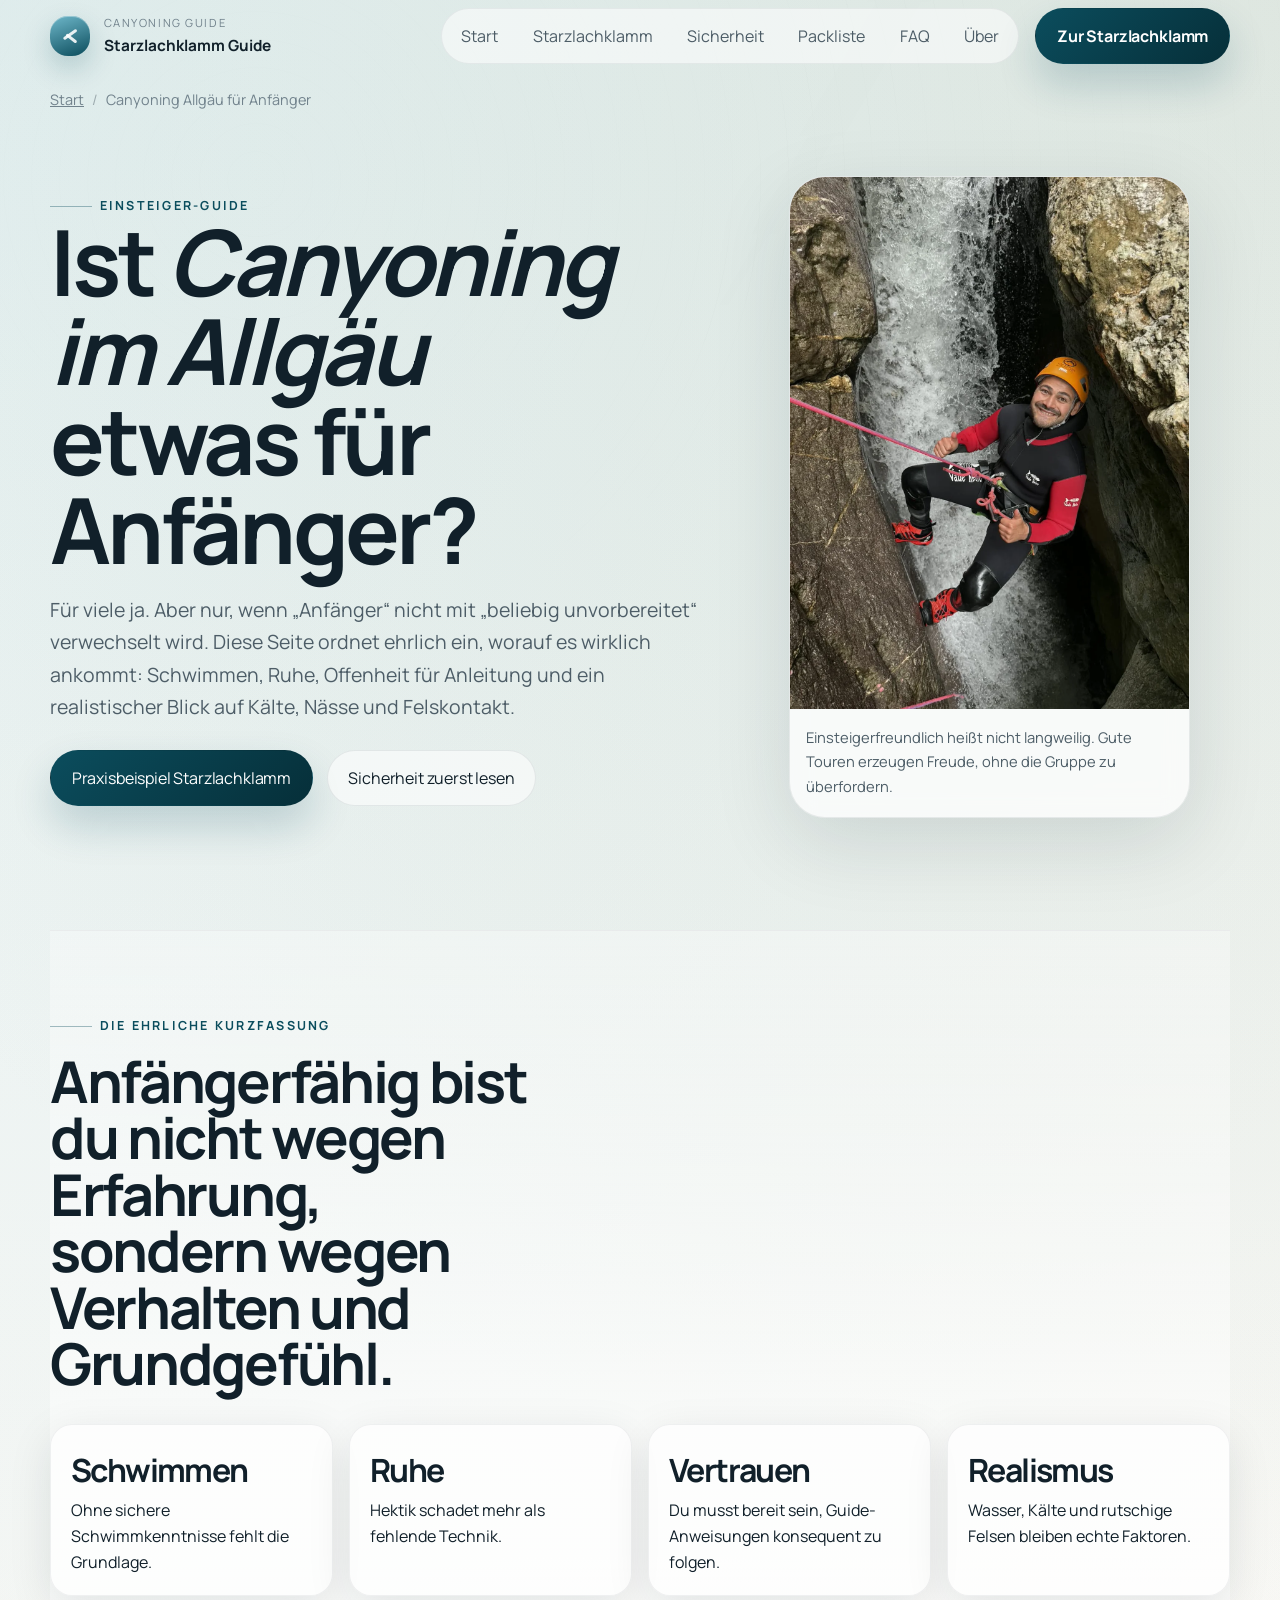
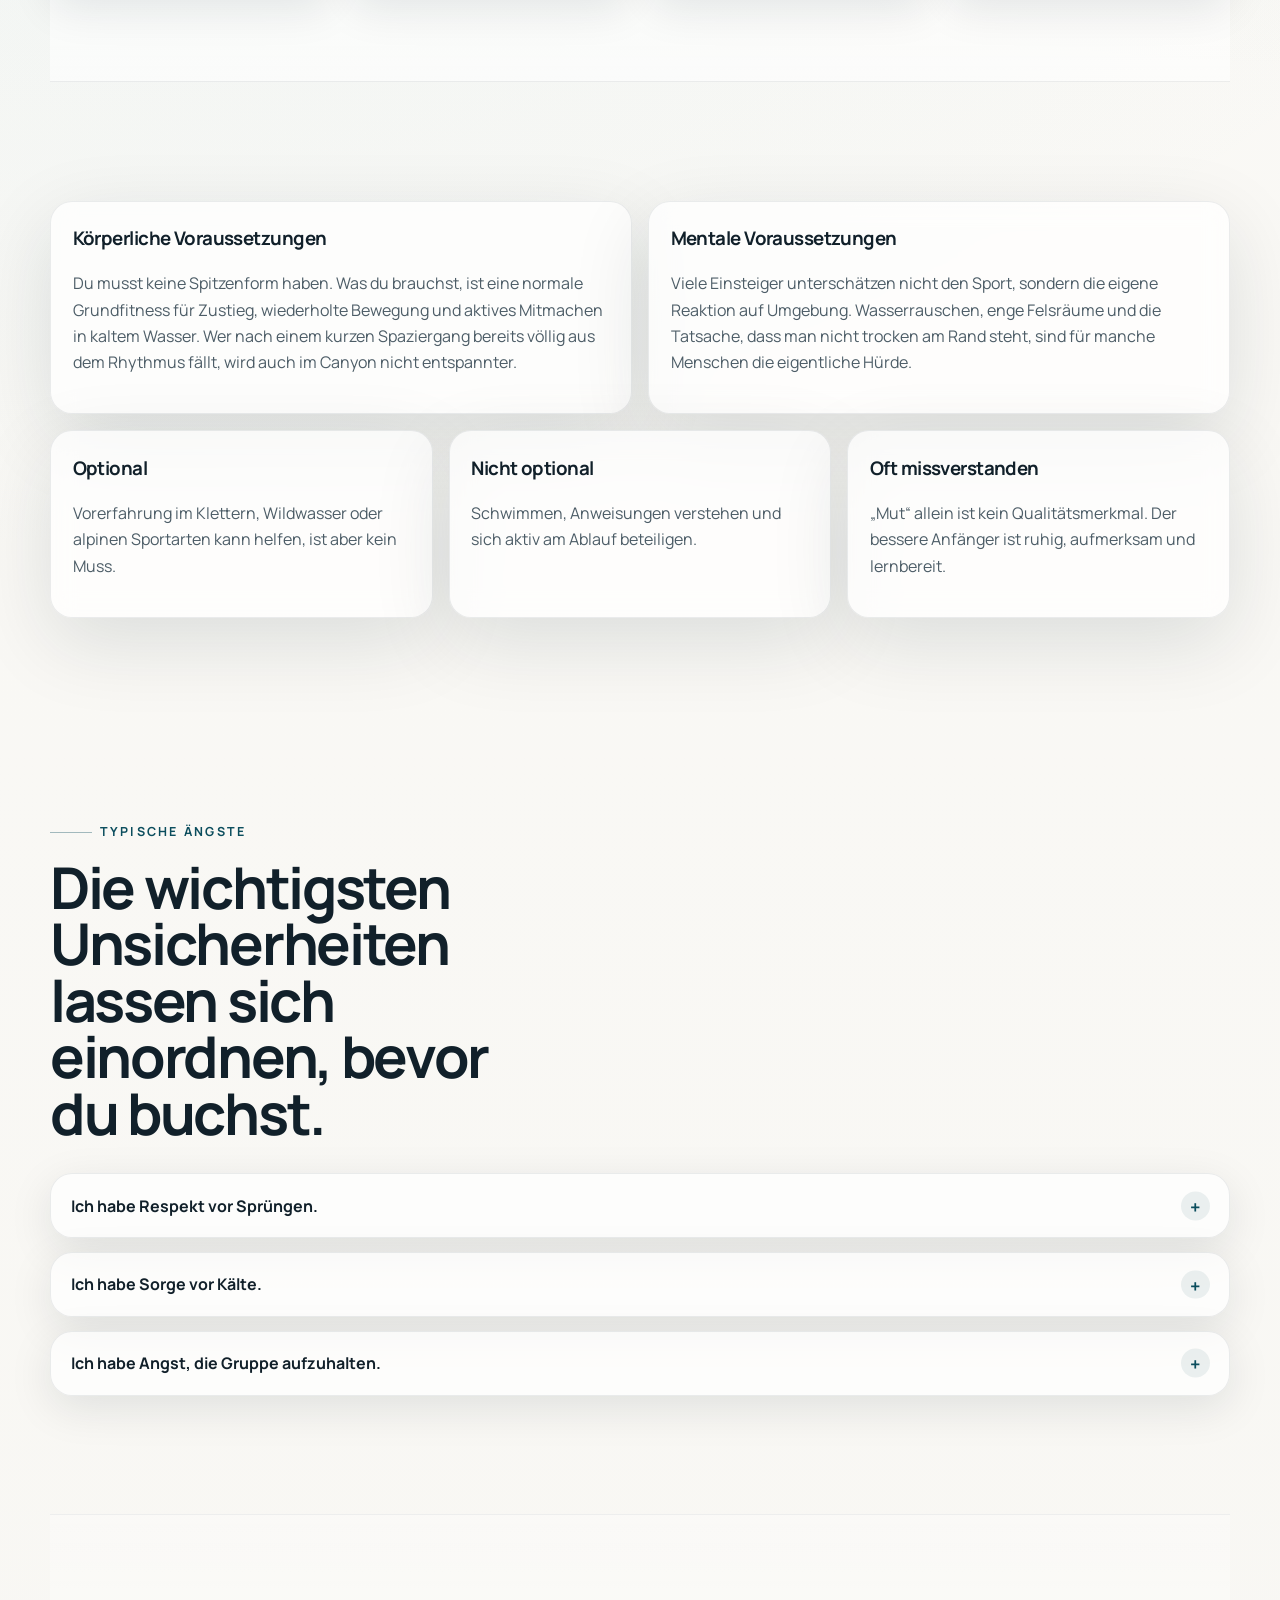
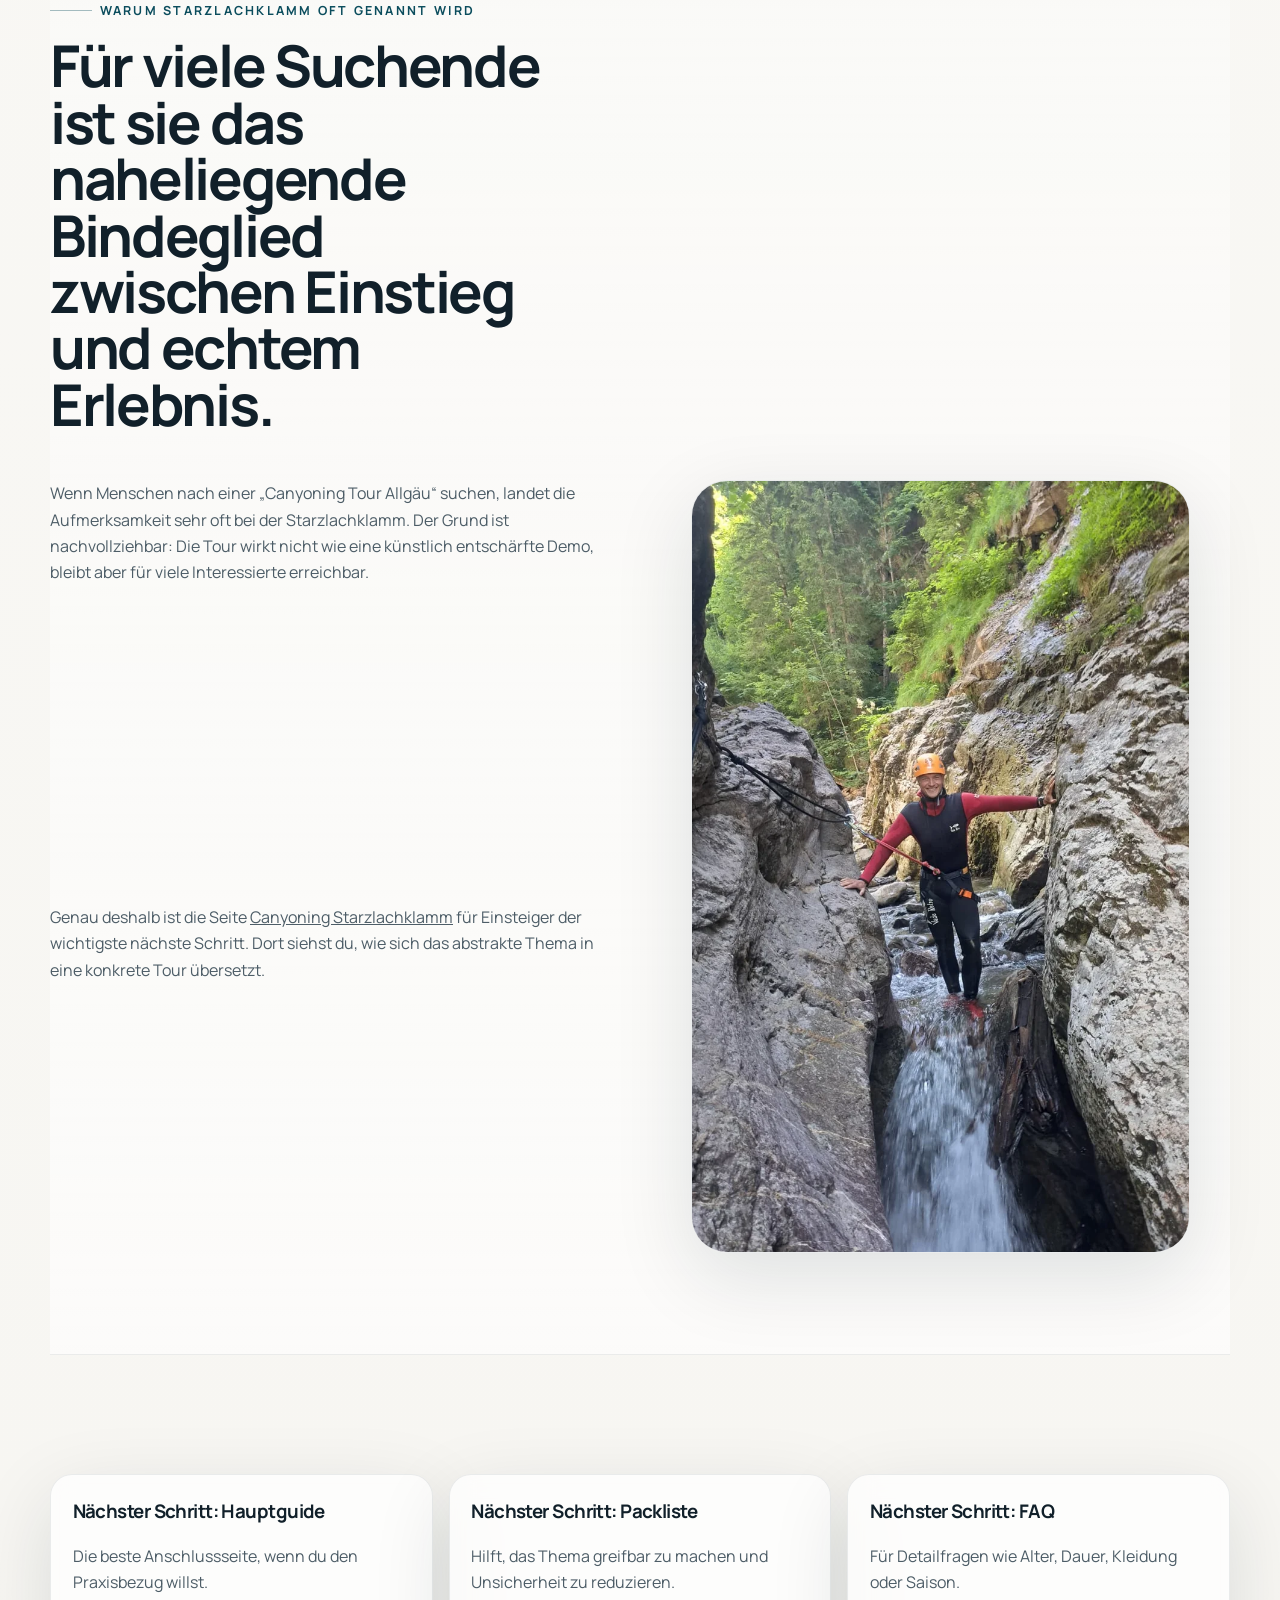
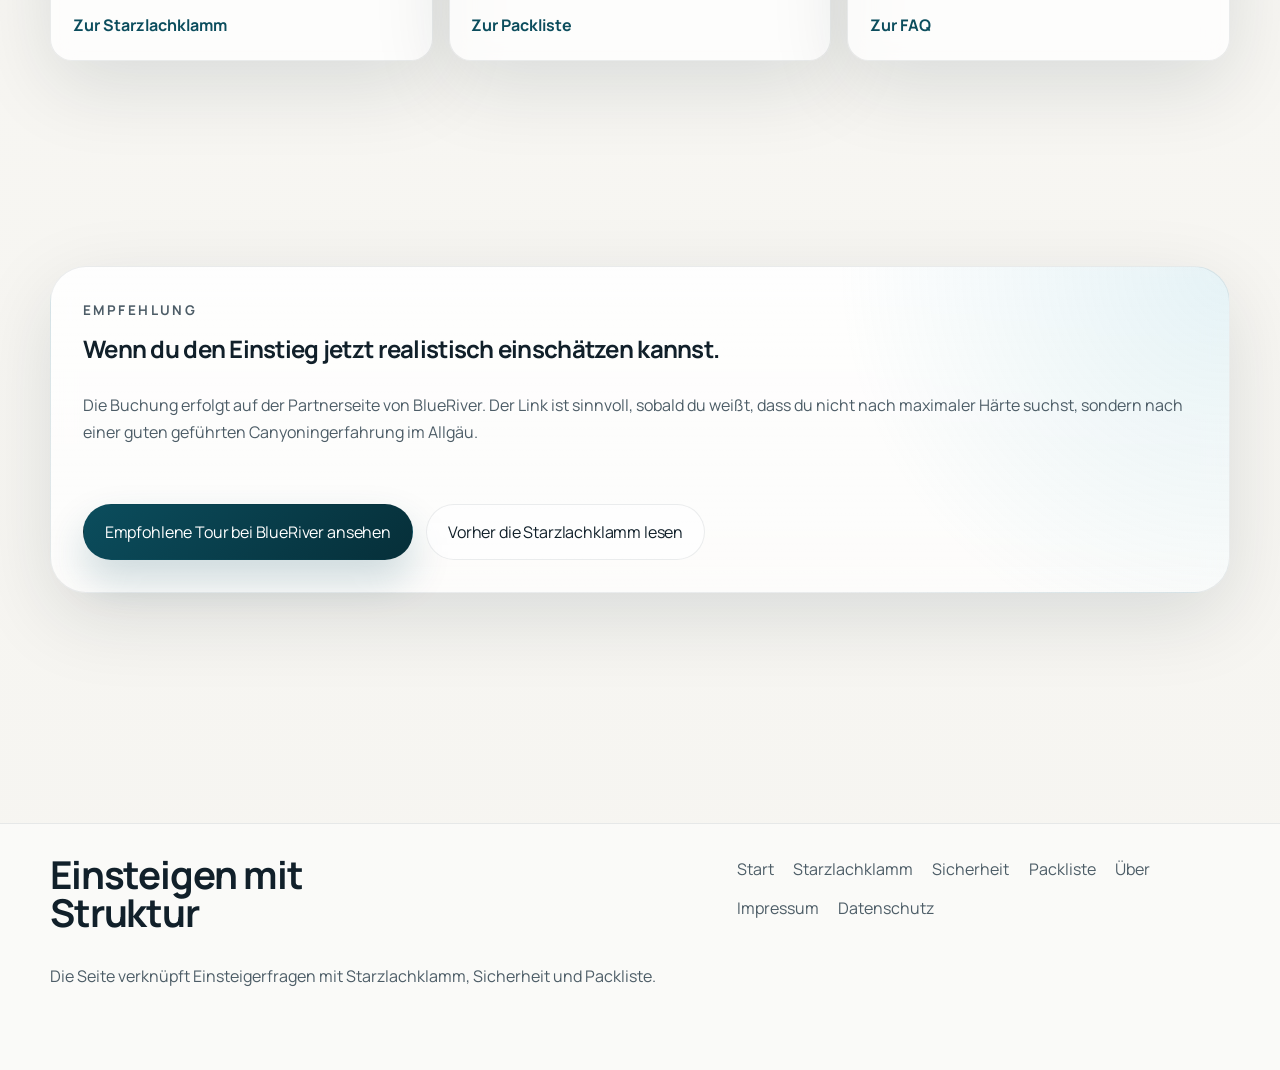
==== canyoning-allgaeu-anfaenger/index.html @ 74b9c117 "first page impressions" ====
<!doctype html>
<html lang="de">
<head>
  <meta charset="utf-8">
  <meta name="viewport" content="width=device-width, initial-scale=1">
  <title>Canyoning Allgäu für Anfänger: realistische Orientierung ohne Werbe-Sprech</title>
  <meta name="description" content="Ist Canyoning im Allgäu für Anfänger geeignet? Diese Seite ordnet Voraussetzungen, Ängste, Erwartungen und den Bezug zur Starzlachklamm realistisch ein.">
  <link rel="canonical" href="https://zinss.github.io/brc-starze/canyoning-allgaeu-anfaenger/">
  <meta property="og:type" content="article">
  <meta property="og:title" content="Canyoning Allgäu für Anfänger">
  <meta property="og:description" content="Einsteiger-Guide zu Canyoning im Allgäu mit realistischer Einordnung von Voraussetzungen, Ängsten und Tourwahl.">
  <meta property="og:url" content="https://zinss.github.io/brc-starze/canyoning-allgaeu-anfaenger/">
  <meta property="og:image" content="https://zinss.github.io/brc-starze/assets/img/optimized/starze_image_04-1280.webp">
  <meta name="twitter:card" content="summary_large_image">
  <link rel="stylesheet" href="../assets/css/site.css">
  <script type="application/ld+json">
    {
      "@context": "https://schema.org",
      "@graph": [
        {
          "@type": "WebPage",
          "name": "Canyoning Allgäu für Anfänger",
          "url": "https://zinss.github.io/brc-starze/canyoning-allgaeu-anfaenger/",
          "description": "Guide für Einsteiger, die Canyoning im Allgäu realistisch einschätzen wollen.",
          "inLanguage": "de"
        },
        {
          "@type": "BreadcrumbList",
          "itemListElement": [
            {
              "@type": "ListItem",
              "position": 1,
              "name": "Start",
              "item": "https://zinss.github.io/brc-starze/"
            },
            {
              "@type": "ListItem",
              "position": 2,
              "name": "Canyoning Allgäu für Anfänger",
              "item": "https://zinss.github.io/brc-starze/canyoning-allgaeu-anfaenger/"
            }
          ]
        }
      ]
    }
  </script>
</head>
<body>
  <a class="skip-link" href="#main-content">Zum Inhalt springen</a>
  <header class="site-header">
    <div class="site-header__inner">
      <a class="brand" href="../" aria-label="Startseite Starzlachklamm Guide">
        <span class="brand__mark" aria-hidden="true"></span>
        <span class="brand__text">
          <span class="brand__eyebrow">Canyoning Guide</span>
          <span class="brand__title">Starzlachklamm Guide</span>
        </span>
      </a>
      <nav class="nav-panel" data-nav-panel aria-label="Hauptnavigation" id="navigation">
        <div class="nav-links">
          <a data-nav-link href="../">Start</a>
          <a data-nav-link href="../canyoning-starzlachklamm/">Starzlachklamm</a>
          <a data-nav-link href="../canyoning-sicherheit/">Sicherheit</a>
          <a data-nav-link href="../canyoning-packliste/">Packliste</a>
          <a data-nav-link href="../starzlachklamm-faq/">FAQ</a>
          <a data-nav-link href="../ueber/">Über</a>
        </div>
        <a class="header-cta" href="../canyoning-starzlachklamm/">Zur Starzlachklamm</a>
      </nav>
      <button class="nav-toggle" type="button" data-nav-toggle aria-expanded="false" aria-controls="navigation">
        <span class="visually-hidden">Menü öffnen</span>
        <span class="nav-toggle__bar" aria-hidden="true"></span>
        <span class="nav-toggle__bar" aria-hidden="true"></span>
        <span class="nav-toggle__bar" aria-hidden="true"></span>
      </button>
    </div>
  </header>

  <nav class="breadcrumbs" aria-label="Breadcrumb">
    <ol>
      <li><a href="../">Start</a></li>
      <li>Canyoning Allgäu für Anfänger</li>
    </ol>
  </nav>

  <main id="main-content" class="main-content">
    <section class="hero hero--split">
      <div class="hero__content" data-reveal>
        <span class="eyebrow">Einsteiger-Guide</span>
        <h1>Ist <em>Canyoning im Allgäu</em> etwas für Anfänger?</h1>
        <p class="hero__lead">Für viele ja. Aber nur, wenn „Anfänger“ nicht mit „beliebig unvorbereitet“ verwechselt wird. Diese Seite ordnet ehrlich ein, worauf es wirklich ankommt: Schwimmen, Ruhe, Offenheit für Anleitung und ein realistischer Blick auf Kälte, Nässe und Felskontakt.</p>
        <div class="hero__actions">
          <a class="button button--primary" href="../canyoning-starzlachklamm/">Praxisbeispiel Starzlachklamm</a>
          <a class="button button--secondary" href="../canyoning-sicherheit/">Sicherheit zuerst lesen</a>
        </div>
      </div>
      <figure class="hero__media figure-card" data-reveal data-tilt>
        <img src="../assets/img/optimized/starze_image_04-1280.webp" alt="Lächelnder Teilnehmer steht beim Canyoning in einer schmalen Wasserpassage" width="1071" height="1428" fetchpriority="high">
        <figcaption>Einsteigerfreundlich heißt nicht langweilig. Gute Touren erzeugen Freude, ohne die Gruppe zu überfordern.</figcaption>
      </figure>
    </section>

    <section class="section section--tint">
      <div class="section__inner">
        <div class="section-head">
          <span class="eyebrow">Die ehrliche Kurzfassung</span>
          <h2 class="section-title">Anfängerfähig bist du nicht wegen Erfahrung, sondern wegen Verhalten und Grundgefühl.</h2>
        </div>
        <div class="fact-grid">
          <article class="fact-card" data-reveal><strong>Schwimmen</strong><span>Ohne sichere Schwimmkenntnisse fehlt die Grundlage.</span></article>
          <article class="fact-card" data-reveal><strong>Ruhe</strong><span>Hektik schadet mehr als fehlende Technik.</span></article>
          <article class="fact-card" data-reveal><strong>Vertrauen</strong><span>Du musst bereit sein, Guide-Anweisungen konsequent zu folgen.</span></article>
          <article class="fact-card" data-reveal><strong>Realismus</strong><span>Wasser, Kälte und rutschige Felsen bleiben echte Faktoren.</span></article>
        </div>
      </div>
    </section>

    <section class="section">
      <div class="section__inner">
        <div class="card-grid">
          <article class="story-card span-6" data-reveal>
            <h3>Körperliche Voraussetzungen</h3>
            <p>Du musst keine Spitzenform haben. Was du brauchst, ist eine normale Grundfitness für Zustieg, wiederholte Bewegung und aktives Mitmachen in kaltem Wasser. Wer nach einem kurzen Spaziergang bereits völlig aus dem Rhythmus fällt, wird auch im Canyon nicht entspannter.</p>
          </article>
          <article class="story-card span-6" data-reveal>
            <h3>Mentale Voraussetzungen</h3>
            <p>Viele Einsteiger unterschätzen nicht den Sport, sondern die eigene Reaktion auf Umgebung. Wasserrauschen, enge Felsräume und die Tatsache, dass man nicht trocken am Rand steht, sind für manche Menschen die eigentliche Hürde.</p>
          </article>
          <article class="story-card span-4" data-reveal data-tilt><h3>Optional</h3><p>Vorerfahrung im Klettern, Wildwasser oder alpinen Sportarten kann helfen, ist aber kein Muss.</p></article>
          <article class="story-card span-4" data-reveal data-tilt><h3>Nicht optional</h3><p>Schwimmen, Anweisungen verstehen und sich aktiv am Ablauf beteiligen.</p></article>
          <article class="story-card span-4" data-reveal data-tilt><h3>Oft missverstanden</h3><p>„Mut“ allein ist kein Qualitätsmerkmal. Der bessere Anfänger ist ruhig, aufmerksam und lernbereit.</p></article>
        </div>
      </div>
    </section>

    <section class="section">
      <div class="section__inner">
        <div class="section-head">
          <span class="eyebrow">Typische Ängste</span>
          <h2 class="section-title">Die wichtigsten Unsicherheiten lassen sich einordnen, bevor du buchst.</h2>
        </div>
        <div class="faq-list" data-accordion-scope>
          <details data-accordion><summary data-accordion-trigger>Ich habe Respekt vor Sprüngen.</summary><div class="faq-answer" data-accordion-panel><p>Das ist normal. Viele Einsteiger hängen sich gedanklich an Sprünge, obwohl diese nicht der Kern jeder Tour sind. Wichtiger ist, wie der Anbieter mit Alternativen umgeht.</p></div></details>
          <details data-accordion><summary data-accordion-trigger>Ich habe Sorge vor Kälte.</summary><div class="faq-answer" data-accordion-panel><p>Kälte ist real und sollte nicht romantisiert werden. Gute Neoprenausrüstung hilft, ersetzt aber kein ehrliches Erwartungsmanagement.</p></div></details>
          <details data-accordion><summary data-accordion-trigger>Ich habe Angst, die Gruppe aufzuhalten.</summary><div class="faq-answer" data-accordion-panel><p>Eine vernünftig geführte Einsteigergruppe ist darauf ausgelegt, unterschiedlich schnelle Menschen mitzunehmen. Problematisch wird es eher, wenn jemand gar nicht kommuniziert.</p></div></details>
        </div>
      </div>
    </section>

    <section class="section section--tint">
      <div class="section__inner">
        <div class="section-head">
          <span class="eyebrow">Warum Starzlachklamm oft genannt wird</span>
          <h2 class="section-title">Für viele Suchende ist sie das naheliegende Bindeglied zwischen Einstieg und echtem Erlebnis.</h2>
        </div>
        <div class="split-layout split-layout--balanced">
          <div class="article-prose" data-reveal>
            <p>Wenn Menschen nach einer „Canyoning Tour Allgäu“ suchen, landet die Aufmerksamkeit sehr oft bei der Starzlachklamm. Der Grund ist nachvollziehbar: Die Tour wirkt nicht wie eine künstlich entschärfte Demo, bleibt aber für viele Interessierte erreichbar.</p>
            <p>Genau deshalb ist die Seite <a href="../canyoning-starzlachklamm/">Canyoning Starzlachklamm</a> für Einsteiger der wichtigste nächste Schritt. Dort siehst du, wie sich das abstrakte Thema in eine konkrete Tour übersetzt.</p>
          </div>
          <figure class="figure-card" data-reveal>
            <img src="../assets/img/optimized/starze_image_10-960.webp" alt="Teilnehmer seilt sich beim Canyoning an einem Wasserfall ab" width="1200" height="1600" loading="lazy">
            <figcaption>Auch wenn Abseilen spektakulär aussieht, entscheidet die Anleitung darüber, ob eine Passage für Einsteiger kontrollierbar wirkt.</figcaption>
          </figure>
        </div>
      </div>
    </section>

    <section class="section">
      <div class="section__inner">
        <div class="card-grid">
          <article class="info-card span-4"><h3>Nächster Schritt: Hauptguide</h3><p>Die beste Anschlussseite, wenn du den Praxisbezug willst.</p><a href="../canyoning-starzlachklamm/">Zur Starzlachklamm</a></article>
          <article class="info-card span-4"><h3>Nächster Schritt: Packliste</h3><p>Hilft, das Thema greifbar zu machen und Unsicherheit zu reduzieren.</p><a href="../canyoning-packliste/">Zur Packliste</a></article>
          <article class="info-card span-4"><h3>Nächster Schritt: FAQ</h3><p>Für Detailfragen wie Alter, Dauer, Kleidung oder Saison.</p><a href="../starzlachklamm-faq/">Zur FAQ</a></article>
        </div>
      </div>
    </section>

    <section class="section">
      <div class="section__inner">
        <div class="recommendation" data-end-cta data-reveal>
          <p class="recommendation__eyebrow">Empfehlung</p>
          <h2>Wenn du den Einstieg jetzt realistisch einschätzen kannst.</h2>
          <p>Die Buchung erfolgt auf der Partnerseite von BlueRiver. Der Link ist sinnvoll, sobald du weißt, dass du nicht nach maximaler Härte suchst, sondern nach einer guten geführten Canyoningerfahrung im Allgäu.</p>
          <div class="button-row">
            <a class="button button--primary" href="https://www.blueriver-canyoning.de/canyoning-allgaeu" target="_blank" rel="nofollow sponsored noopener">Empfohlene Tour bei BlueRiver ansehen</a>
            <a class="button button--secondary" href="../canyoning-starzlachklamm/">Vorher die Starzlachklamm lesen</a>
          </div>
        </div>
      </div>
    </section>
  </main>

  <footer class="site-footer">
    <div class="site-footer__inner">
      <div class="site-footer__grid">
        <div class="article-prose"><h2 class="section-title">Einsteigen mit Struktur</h2><p>Die Seite verknüpft Einsteigerfragen mit Starzlachklamm, Sicherheit und Packliste.</p></div>
        <div class="article-prose"><div class="site-footer__links"><a href="../">Start</a><a href="../canyoning-starzlachklamm/">Starzlachklamm</a><a href="../canyoning-sicherheit/">Sicherheit</a><a href="../canyoning-packliste/">Packliste</a><a href="../ueber/">Über</a><a href="../impressum/">Impressum</a><a href="../datenschutz/">Datenschutz</a></div></div>
      </div>
    </div>
  </footer>

  <a class="overlay-cta" data-overlay-cta href="https://www.blueriver-canyoning.de/canyoning-allgaeu" target="_blank" rel="nofollow sponsored noopener" aria-label="Empfohlene Tour bei BlueRiver ansehen">
    <span class="overlay-cta__label"><strong>Empfohlene Tour bei BlueRiver ansehen</strong><small>Buchung auf der Partnerseite</small></span>
  </a>

  <script>
    window.PAGE_CONFIG = {
      pageType: "guide",
      slug: "canyoning-allgaeu-anfaenger",
      title: "Canyoning Allgäu für Anfänger: realistische Orientierung ohne Werbe-Sprech",
      showStickyCta: true,
      showRecommendationBlock: true,
      breadcrumb: [
        { name: "Start", url: "https://zinss.github.io/brc-starze/" },
        { name: "Canyoning Allgäu für Anfänger", url: "https://zinss.github.io/brc-starze/canyoning-allgaeu-anfaenger/" }
      ]
    };
  </script>
  <script src="../assets/js/site.js" defer></script>
</body>
</html>
---- assets/css/site.css ----
:root {
  --bg: #f6f5f1;
  --bg-strong: #ffffff;
  --bg-tint: rgba(255, 255, 255, 0.76);
  --surface: rgba(255, 255, 255, 0.72);
  --surface-strong: rgba(255, 255, 255, 0.92);
  --surface-border: rgba(11, 29, 39, 0.08);
  --ink: #11202a;
  --ink-soft: #4d5d67;
  --ink-muted: #71828c;
  --petrol: #0b4d5d;
  --petrol-deep: #062f39;
  --glacier: #74bfd2;
  --moss: #7c9571;
  --sand: #d7c7ae;
  --shadow-soft: 0 24px 80px rgba(10, 32, 44, 0.12);
  --shadow-card: 0 12px 44px rgba(10, 32, 44, 0.1);
  --radius-sm: 14px;
  --radius-md: 22px;
  --radius-lg: 36px;
  --content-width: min(1180px, calc(100vw - 2rem));
  --section-gap: clamp(4rem, 8vw, 7rem);
  --header-height: 4.5rem;
  --transition: 220ms ease;
}

@font-face {
  font-family: "Manrope";
  src: url("../fonts/Manrope-Variable.ttf") format("truetype");
  font-display: swap;
  font-weight: 200 800;
}

@font-face {
  font-family: "Instrument Serif";
  src: url("../fonts/InstrumentSerif-Regular.ttf") format("truetype");
  font-display: swap;
  font-weight: 400;
  font-style: normal;
}

@font-face {
  font-family: "Instrument Serif";
  src: url("../fonts/InstrumentSerif-Italic.ttf") format("truetype");
  font-display: swap;
  font-weight: 400;
  font-style: italic;
}

*,
*::before,
*::after {
  box-sizing: border-box;
}

html {
  scroll-behavior: smooth;
}

body {
  margin: 0;
  font-family: "Manrope", "Segoe UI", sans-serif;
  color: var(--ink);
  background:
    radial-gradient(circle at top left, rgba(116, 191, 210, 0.18), transparent 36%),
    radial-gradient(circle at top right, rgba(124, 149, 113, 0.16), transparent 28%),
    linear-gradient(180deg, #fbfaf7, var(--bg));
  min-height: 100vh;
  line-height: 1.65;
}

body::before {
  content: "";
  position: fixed;
  inset: 0;
  pointer-events: none;
  opacity: 0.22;
  background-image:
    linear-gradient(120deg, transparent 0, transparent 46%, rgba(9, 35, 45, 0.03) 50%, transparent 54%, transparent 100%),
    repeating-radial-gradient(circle at 20% 20%, rgba(9, 35, 45, 0.035) 0 1px, transparent 1px 28px);
  mask-image: linear-gradient(180deg, rgba(0, 0, 0, 0.9), transparent 90%);
}

img,
video {
  display: block;
  max-width: 100%;
}

a {
  color: inherit;
}

a:hover {
  color: var(--petrol);
}

button,
a.button,
.button {
  font: inherit;
}

.skip-link {
  position: absolute;
  left: 1rem;
  top: -4rem;
  background: var(--petrol-deep);
  color: #fff;
  padding: 0.75rem 1rem;
  border-radius: 999px;
  z-index: 120;
  text-decoration: none;
}

.skip-link:focus {
  top: 1rem;
}

.site-header {
  position: sticky;
  top: 0;
  z-index: 90;
  backdrop-filter: blur(0);
  transition: background-color var(--transition), backdrop-filter var(--transition), box-shadow var(--transition);
}

.site-header.is-scrolled {
  background: rgba(246, 245, 241, 0.72);
  backdrop-filter: blur(18px);
  box-shadow: 0 1px 0 rgba(11, 29, 39, 0.08);
}

.site-header__inner,
.site-footer__inner,
.main-nav,
.main-content,
.section__inner,
.hero,
.breadcrumbs {
  width: var(--content-width);
  margin-inline: auto;
}

.site-header__inner {
  min-height: var(--header-height);
  display: flex;
  align-items: center;
  justify-content: space-between;
  gap: 1rem;
}

.brand {
  display: inline-flex;
  align-items: center;
  gap: 0.85rem;
  text-decoration: none;
}

.brand__mark {
  width: 2.5rem;
  height: 2.5rem;
  border-radius: 18px;
  background:
    linear-gradient(160deg, rgba(116, 191, 210, 0.95), rgba(11, 77, 93, 0.95)),
    #0d3841;
  box-shadow: inset 0 1px 0 rgba(255, 255, 255, 0.35), 0 12px 28px rgba(11, 77, 93, 0.22);
  position: relative;
}

.brand__mark::before,
.brand__mark::after {
  content: "";
  position: absolute;
  background: rgba(255, 255, 255, 0.88);
  border-radius: 999px;
}

.brand__mark::before {
  width: 1rem;
  height: 0.16rem;
  left: 0.75rem;
  top: 1.06rem;
  transform: rotate(-35deg);
}

.brand__mark::after {
  width: 0.82rem;
  height: 0.16rem;
  left: 0.95rem;
  top: 1.34rem;
  transform: rotate(38deg);
}

.brand__text {
  display: grid;
  gap: 0.05rem;
}

.brand__eyebrow {
  font-size: 0.7rem;
  letter-spacing: 0.14em;
  text-transform: uppercase;
  color: var(--ink-muted);
}

.brand__title {
  font-size: 0.96rem;
  font-weight: 700;
}

.nav-panel {
  display: flex;
  align-items: center;
  gap: 1rem;
}

.nav-links {
  display: flex;
  align-items: center;
  gap: 0.25rem;
  padding: 0.25rem;
  border-radius: 999px;
  background: rgba(255, 255, 255, 0.54);
  border: 1px solid rgba(11, 29, 39, 0.06);
}

.nav-links a {
  display: inline-flex;
  align-items: center;
  min-height: 2.5rem;
  padding: 0.6rem 0.95rem;
  text-decoration: none;
  border-radius: 999px;
  color: var(--ink-soft);
  transition: background-color var(--transition), color var(--transition);
}

.nav-links a.is-active,
.nav-links a:hover {
  background: rgba(11, 77, 93, 0.1);
  color: var(--ink);
}

.header-cta,
.button {
  display: inline-flex;
  align-items: center;
  justify-content: center;
  gap: 0.6rem;
  min-height: 3rem;
  padding: 0.85rem 1.3rem;
  border-radius: 999px;
  border: 1px solid transparent;
  text-decoration: none;
  font-weight: 700;
  letter-spacing: -0.01em;
  transition: transform var(--transition), background-color var(--transition), color var(--transition), border-color var(--transition), box-shadow var(--transition);
}

.button:hover,
.header-cta:hover {
  transform: translateY(-1px);
}

.button--primary,
.header-cta {
  background: linear-gradient(135deg, var(--petrol), var(--petrol-deep));
  color: #fff;
  box-shadow: 0 20px 40px rgba(11, 77, 93, 0.2);
}

.button--secondary {
  background: rgba(255, 255, 255, 0.56);
  color: var(--ink);
  border-color: rgba(11, 29, 39, 0.08);
}

.nav-toggle {
  display: none;
  width: 3rem;
  height: 3rem;
  border: 0;
  background: rgba(255, 255, 255, 0.56);
  border-radius: 1rem;
  box-shadow: var(--shadow-card);
  color: var(--ink);
}

.nav-toggle__bar {
  display: block;
  width: 1.2rem;
  height: 0.12rem;
  background: currentColor;
  margin: 0.22rem auto;
  border-radius: 999px;
  transition: transform var(--transition), opacity var(--transition);
}

.nav-panel.is-open + .nav-toggle .nav-toggle__bar:nth-child(1) {
  transform: translateY(0.34rem) rotate(45deg);
}

.nav-panel.is-open + .nav-toggle .nav-toggle__bar:nth-child(2) {
  opacity: 0;
}

.nav-panel.is-open + .nav-toggle .nav-toggle__bar:nth-child(3) {
  transform: translateY(-0.34rem) rotate(-45deg);
}

.main-content {
  padding-bottom: 8rem;
}

.breadcrumbs {
  display: flex;
  align-items: center;
  gap: 0.5rem;
  padding-top: 1rem;
  font-size: 0.9rem;
  color: var(--ink-muted);
}

.breadcrumbs ol {
  display: flex;
  flex-wrap: wrap;
  gap: 0.5rem;
  list-style: none;
  padding: 0;
  margin: 0;
}

.breadcrumbs li:not(:last-child)::after {
  content: "/";
  margin-left: 0.5rem;
  color: rgba(17, 32, 42, 0.32);
}

.hero {
  display: grid;
  gap: 2rem;
  padding-block: clamp(2rem, 4vw, 3rem) clamp(3rem, 7vw, 5rem);
}

.hero--split {
  grid-template-columns: 1.15fr 0.85fr;
  align-items: center;
}

.hero--single {
  padding-top: clamp(3rem, 6vw, 5rem);
}

.hero__content {
  max-width: 42rem;
}

.eyebrow {
  display: inline-flex;
  align-items: center;
  gap: 0.5rem;
  font-size: 0.78rem;
  text-transform: uppercase;
  letter-spacing: 0.18em;
  color: var(--petrol);
  font-weight: 700;
}

.eyebrow::before {
  content: "";
  width: 2.6rem;
  height: 1px;
  background: currentColor;
  opacity: 0.36;
}

.hero h1,
.section-title,
.recommendation h2,
.feature-callout__title,
.faq-group h2,
.legal-card h1 {
  margin: 0;
  letter-spacing: -0.04em;
  line-height: 0.98;
}

.hero h1 {
  font-size: clamp(2.8rem, 8vw, 5.7rem);
  max-width: 10ch;
}

.hero--home h1 em,
.section-title em {
  font-family: "Instrument Serif", Georgia, serif;
  font-style: italic;
  font-weight: 400;
  color: var(--petrol);
}

.hero__lead,
.section-lead,
.legal-card > p:first-of-type {
  font-size: clamp(1rem, 2vw, 1.22rem);
  color: var(--ink-soft);
  max-width: 44rem;
  margin-top: 1.25rem;
}

.hero__actions,
.button-row {
  display: flex;
  flex-wrap: wrap;
  gap: 0.85rem;
  margin-top: 1.7rem;
}

.hero__meta,
.chip-list,
.fact-tags {
  display: flex;
  flex-wrap: wrap;
  gap: 0.75rem;
  margin-top: 1.6rem;
}

.meta-chip,
.fact-tag {
  display: inline-flex;
  align-items: center;
  min-height: 2.5rem;
  padding: 0.6rem 0.85rem;
  border-radius: 999px;
  background: rgba(255, 255, 255, 0.7);
  border: 1px solid rgba(11, 29, 39, 0.08);
  color: var(--ink-soft);
}

.hero__media,
.media-card,
.figure-card,
.video-card,
.recommendation,
.author-box,
.quote-card,
.legal-card,
.info-card,
.story-card,
.faq-intro,
.table-card {
  border: 1px solid var(--surface-border);
  background: var(--surface);
  backdrop-filter: blur(12px);
  box-shadow: var(--shadow-soft);
  border-radius: var(--radius-lg);
}

.hero__media {
  overflow: hidden;
}

.hero__media img,
.video-card video,
.figure-card img {
  width: 100%;
  height: 100%;
  object-fit: cover;
}

.hero__media--stacked {
  display: grid;
  gap: 1rem;
}

.video-card {
  overflow: hidden;
}

.video-card__body {
  padding: 1rem 1rem 1.2rem;
}

.video-card__label,
.figure-card figcaption,
.support-note,
.micro-label {
  font-size: 0.92rem;
  color: var(--ink-soft);
}

.section {
  padding-block: var(--section-gap);
}

.section--tight {
  padding-block: 3.2rem;
}

.section--tint {
  position: relative;
}

.section--tint::before {
  content: "";
  position: absolute;
  inset: 1rem 0;
  background: linear-gradient(180deg, rgba(255, 255, 255, 0.3), rgba(255, 255, 255, 0.6));
  border-block: 1px solid rgba(11, 29, 39, 0.06);
  z-index: -1;
}

.section__inner {
  display: grid;
  gap: 2rem;
}

.section-head {
  display: grid;
  gap: 1rem;
  align-items: end;
}

.section-head--split {
  grid-template-columns: 1fr auto;
}

.section-title {
  font-size: clamp(2rem, 5vw, 3.6rem);
  max-width: 13ch;
}

.section-copy,
.article-prose p,
.article-prose li,
.faq-answer p,
.legal-card p,
.legal-card li {
  color: var(--ink-soft);
}

.card-grid {
  display: grid;
  grid-template-columns: repeat(12, minmax(0, 1fr));
  gap: 1rem;
}

.card-grid > * {
  grid-column: span 12;
}

.info-card,
.story-card,
.table-card {
  padding: 1.35rem;
  border-radius: var(--radius-md);
}

.info-card h3,
.story-card h3,
.feature-callout__title,
.author-box h2,
.recommendation h2,
.quote-card h3 {
  margin: 0;
  letter-spacing: -0.03em;
}

.info-card p,
.story-card p,
.story-card li,
.info-card li,
.author-box p,
.recommendation p {
  color: var(--ink-soft);
}

.info-card ul,
.story-card ul,
.article-prose ul,
.legal-card ul {
  padding-left: 1.1rem;
  margin: 0.75rem 0 0;
}

.info-card li + li,
.story-card li + li,
.article-prose li + li {
  margin-top: 0.45rem;
}

.fact-grid {
  display: grid;
  grid-template-columns: repeat(auto-fit, minmax(12rem, 1fr));
  gap: 1rem;
}

.fact-card {
  padding: 1.2rem 1.25rem;
  border-radius: var(--radius-md);
  background: rgba(255, 255, 255, 0.65);
  border: 1px solid rgba(11, 29, 39, 0.06);
  box-shadow: var(--shadow-card);
}

.fact-card strong {
  display: block;
  font-size: 2rem;
  letter-spacing: -0.05em;
}

.split-layout {
  display: grid;
  gap: 1.4rem;
}

.split-layout--balanced {
  grid-template-columns: repeat(2, minmax(0, 1fr));
}

.article-prose {
  display: grid;
  gap: 1rem;
}

.article-prose h2,
.article-prose h3,
.article-prose h4 {
  margin: 0;
  letter-spacing: -0.03em;
}

.article-prose h2 {
  font-size: clamp(1.7rem, 3vw, 2.4rem);
}

.article-prose h3 {
  font-size: 1.28rem;
}

.feature-callout {
  padding: 1.6rem;
  border-radius: var(--radius-md);
  background: linear-gradient(180deg, rgba(11, 77, 93, 0.9), rgba(6, 47, 57, 0.96));
  color: #fff;
  box-shadow: var(--shadow-soft);
}

.feature-callout p,
.feature-callout li {
  color: rgba(255, 255, 255, 0.82);
}

.feature-callout ul {
  padding-left: 1rem;
}

.media-panel {
  display: grid;
  gap: 1rem;
}

.figure-card {
  overflow: hidden;
}

.figure-card figcaption {
  padding: 1rem 1rem 1.2rem;
}

.photo-rail {
  display: grid;
  grid-auto-flow: column;
  grid-auto-columns: minmax(17rem, 76vw);
  gap: 1rem;
  overflow-x: auto;
  padding-bottom: 0.4rem;
  scroll-snap-type: x mandatory;
}

.photo-rail > * {
  scroll-snap-align: start;
}

.timeline {
  position: relative;
  display: grid;
  gap: 1rem;
  padding-left: 1.35rem;
}

.timeline::before {
  content: "";
  position: absolute;
  left: 0.42rem;
  top: 0;
  bottom: 0;
  width: 2px;
  background: rgba(11, 29, 39, 0.1);
}

.timeline::after {
  content: "";
  position: absolute;
  left: 0.42rem;
  top: 0;
  width: 2px;
  height: calc(var(--progress, 0) * 100%);
  background: linear-gradient(180deg, var(--glacier), var(--petrol));
  transition: height 120ms linear;
}

.timeline-step {
  position: relative;
  padding: 1.25rem 1.25rem 1.25rem 1.4rem;
  margin-left: 0.8rem;
  border-radius: var(--radius-md);
  background: rgba(255, 255, 255, 0.72);
  border: 1px solid rgba(11, 29, 39, 0.06);
}

.timeline-step::before {
  content: "";
  position: absolute;
  width: 0.82rem;
  height: 0.82rem;
  border-radius: 999px;
  background: var(--glacier);
  left: -1.63rem;
  top: 1.55rem;
  box-shadow: 0 0 0 0.45rem rgba(116, 191, 210, 0.18);
}

.timeline-step h3 {
  margin: 0;
  font-size: 1.15rem;
}

.quote-card,
.author-box,
.faq-intro,
.recommendation,
.legal-card {
  padding: clamp(1.4rem, 3vw, 2rem);
}

.quote-card blockquote {
  margin: 0;
  font-size: clamp(1.25rem, 3vw, 1.8rem);
  letter-spacing: -0.03em;
  line-height: 1.3;
}

.quote-card cite {
  display: block;
  margin-top: 1rem;
  color: var(--ink-muted);
  font-style: normal;
}

.author-box__grid {
  display: grid;
  gap: 1rem;
}

.author-box__badge {
  display: inline-flex;
  align-items: center;
  gap: 0.55rem;
  padding: 0.55rem 0.8rem;
  border-radius: 999px;
  background: rgba(11, 77, 93, 0.08);
  color: var(--petrol);
  font-size: 0.88rem;
  font-weight: 700;
}

.definition-grid {
  display: grid;
  gap: 1rem;
}

.definition-grid dl {
  margin: 0;
  padding: 1rem 1.1rem;
  border-radius: var(--radius-md);
  background: rgba(255, 255, 255, 0.64);
  border: 1px solid rgba(11, 29, 39, 0.06);
}

.definition-grid dt {
  font-weight: 700;
}

.definition-grid dd {
  margin: 0.45rem 0 0;
  color: var(--ink-soft);
}

.faq-list,
.faq-group {
  display: grid;
  gap: 0.85rem;
}

.faq-group {
  padding-top: 0.5rem;
}

.faq-group h2 {
  font-size: clamp(1.6rem, 4vw, 2.3rem);
}

details[data-accordion] {
  border: 1px solid rgba(11, 29, 39, 0.08);
  border-radius: var(--radius-md);
  background: rgba(255, 255, 255, 0.68);
  overflow: hidden;
  box-shadow: var(--shadow-card);
}

details[data-accordion] summary {
  list-style: none;
  cursor: pointer;
  padding: 1.15rem 1.25rem;
  font-weight: 700;
  position: relative;
  padding-right: 3.5rem;
}

details[data-accordion] summary::-webkit-details-marker {
  display: none;
}

details[data-accordion] summary::after {
  content: "+";
  position: absolute;
  right: 1.2rem;
  top: 50%;
  transform: translateY(-50%);
  width: 1.8rem;
  height: 1.8rem;
  border-radius: 999px;
  background: rgba(11, 77, 93, 0.08);
  color: var(--petrol);
  display: grid;
  place-items: center;
  font-size: 1.15rem;
  transition: transform var(--transition), background-color var(--transition);
}

details[data-accordion][open] summary::after {
  content: "−";
  transform: translateY(-50%) rotate(180deg);
}

.faq-answer {
  padding: 0 1.25rem 1.15rem;
}

.faq-answer p:first-child {
  margin-top: 0;
}

.toc {
  display: grid;
  gap: 0.8rem;
  padding: 1.1rem 1.2rem;
  border-radius: var(--radius-md);
  background: rgba(255, 255, 255, 0.6);
  border: 1px solid rgba(11, 29, 39, 0.06);
}

.toc ol {
  margin: 0;
  padding-left: 1rem;
  columns: 2;
  column-gap: 2rem;
}

.toc li + li {
  margin-top: 0.4rem;
}

.toc a {
  text-decoration-thickness: 0.08em;
  text-underline-offset: 0.14em;
}

.recommendation {
  display: grid;
  gap: 1rem;
  align-items: start;
  background:
    radial-gradient(circle at top right, rgba(116, 191, 210, 0.18), transparent 32%),
    linear-gradient(180deg, rgba(255, 255, 255, 0.88), rgba(255, 255, 255, 0.7));
}

.recommendation__eyebrow {
  margin: 0;
  font-size: 0.84rem;
  text-transform: uppercase;
  letter-spacing: 0.18em;
  color: var(--petrol);
  font-weight: 700;
}

.recommendation__note {
  margin: 0;
  color: var(--ink-muted);
}

.recommendation__list {
  display: grid;
  gap: 0.45rem;
  padding-left: 1rem;
  margin: 0;
}

.recommendation__list li {
  color: var(--ink-soft);
}

.related-links {
  display: grid;
  gap: 1rem;
}

.related-links a,
.story-card a,
.info-card a,
.figure-card a,
.table-card a {
  font-weight: 700;
  text-decoration: none;
  color: var(--petrol);
}

.pill-row {
  display: flex;
  flex-wrap: wrap;
  gap: 0.6rem;
}

.pill {
  display: inline-flex;
  align-items: center;
  min-height: 2.4rem;
  padding: 0.5rem 0.85rem;
  border-radius: 999px;
  background: rgba(11, 77, 93, 0.08);
  color: var(--petrol);
  font-weight: 700;
  font-size: 0.92rem;
}

.checklist {
  display: grid;
  gap: 0.65rem;
}

.checklist__item {
  display: grid;
  grid-template-columns: auto 1fr;
  gap: 0.9rem;
  align-items: start;
  padding: 0.95rem 1rem;
  border-radius: var(--radius-md);
  background: rgba(255, 255, 255, 0.66);
  border: 1px solid rgba(11, 29, 39, 0.06);
}

.checklist__item strong {
  display: block;
}

.checklist__icon {
  width: 2rem;
  height: 2rem;
  border-radius: 0.8rem;
  background: rgba(116, 191, 210, 0.18);
  display: grid;
  place-items: center;
  color: var(--petrol);
  font-weight: 800;
}

.table-card table {
  width: 100%;
  border-collapse: collapse;
}

.table-card th,
.table-card td {
  padding: 0.85rem 0;
  text-align: left;
  vertical-align: top;
  border-bottom: 1px solid rgba(11, 29, 39, 0.08);
}

.table-card th {
  color: var(--ink-muted);
  font-size: 0.92rem;
  font-weight: 700;
}

.table-card tr:last-child td,
.table-card tr:last-child th {
  border-bottom: 0;
}

.legal-card h1 {
  font-size: clamp(2.4rem, 6vw, 4rem);
}

.site-footer {
  border-top: 1px solid rgba(11, 29, 39, 0.08);
  background: rgba(255, 255, 255, 0.52);
}

.site-footer__inner {
  display: grid;
  gap: 1.5rem;
  padding-block: 2rem 4rem;
}

.site-footer__grid {
  display: grid;
  gap: 1.25rem;
}

.site-footer__links {
  display: flex;
  flex-wrap: wrap;
  gap: 0.8rem 1.2rem;
}

.site-footer__links a {
  text-decoration: none;
  color: var(--ink-soft);
}

.overlay-cta {
  position: fixed;
  right: 1rem;
  bottom: 1rem;
  z-index: 95;
  display: flex;
  align-items: center;
  gap: 0.9rem;
  max-width: min(24rem, calc(100vw - 2rem));
  padding: 0.7rem;
  border-radius: 999px;
  background: rgba(6, 47, 57, 0.92);
  color: #fff;
  text-decoration: none;
  box-shadow: 0 24px 50px rgba(6, 47, 57, 0.32);
  transform: translateY(1rem);
  opacity: 0;
  pointer-events: none;
  transition: opacity var(--transition), transform var(--transition);
}

.overlay-cta.is-visible {
  opacity: 1;
  transform: translateY(0);
  pointer-events: auto;
}

.overlay-cta__label {
  display: grid;
}

.overlay-cta__label small {
  color: rgba(255, 255, 255, 0.68);
}

[data-reveal] {
  opacity: 0;
  transform: translateY(2rem);
  transition: opacity 580ms ease, transform 580ms ease;
}

[data-reveal].is-visible {
  opacity: 1;
  transform: translateY(0);
}

[data-tilt] {
  transform-style: preserve-3d;
  transition: transform 180ms ease, box-shadow 180ms ease;
}

[data-tilt].is-tilting {
  box-shadow: 0 24px 60px rgba(10, 32, 44, 0.16);
}

.visually-hidden {
  position: absolute;
  width: 1px;
  height: 1px;
  padding: 0;
  margin: -1px;
  overflow: hidden;
  clip: rect(0, 0, 0, 0);
  white-space: nowrap;
  border: 0;
}

:focus-visible {
  outline: 3px solid rgba(116, 191, 210, 0.94);
  outline-offset: 4px;
}

@media (min-width: 48rem) {
  .card-grid > .span-6 {
    grid-column: span 6;
  }

  .card-grid > .span-4 {
    grid-column: span 4;
  }

  .card-grid > .span-8 {
    grid-column: span 8;
  }

  .card-grid > .span-5 {
    grid-column: span 5;
  }

  .card-grid > .span-7 {
    grid-column: span 7;
  }

  .card-grid > .span-3 {
    grid-column: span 3;
  }

  .author-box__grid,
  .site-footer__grid,
  .definition-grid {
    grid-template-columns: repeat(2, minmax(0, 1fr));
  }
}

@media (min-width: 64rem) {
  .hero--split {
    gap: 3rem;
  }

  .photo-rail {
    grid-auto-columns: minmax(19rem, 26rem);
  }

  .site-footer__grid {
    grid-template-columns: 1.15fr 0.85fr;
    align-items: start;
  }
}

@media (max-width: 63.99rem) {
  .hero--split,
  .split-layout--balanced,
  .section-head--split {
    grid-template-columns: 1fr;
  }

  .hero__content {
    max-width: none;
  }

  .hero h1 {
    max-width: 12ch;
  }
}

@media (max-width: 55rem) {
  .nav-toggle {
    display: inline-grid;
    place-items: center;
  }

  .nav-panel {
    position: absolute;
    top: calc(100% + 0.4rem);
    left: 1rem;
    right: 1rem;
    padding: 1rem;
    border-radius: 1.5rem;
    background: rgba(255, 255, 255, 0.92);
    border: 1px solid rgba(11, 29, 39, 0.08);
    box-shadow: var(--shadow-soft);
    display: grid;
    gap: 0.8rem;
    transform-origin: top;
    opacity: 0;
    pointer-events: none;
    transform: scaleY(0.9);
    transition: opacity var(--transition), transform var(--transition);
  }

  .nav-panel.is-open {
    opacity: 1;
    pointer-events: auto;
    transform: scaleY(1);
  }

  .nav-links {
    display: grid;
    gap: 0.2rem;
    border-radius: 1.2rem;
  }

  .nav-links a {
    justify-content: center;
  }

  .header-cta {
    width: 100%;
  }
}

@media (max-width: 47.99rem) {
  :root {
    --content-width: min(100vw - 1.2rem, 42rem);
    --header-height: 4.15rem;
  }

  .hero h1 {
    font-size: clamp(2.45rem, 13vw, 3.7rem);
  }

  .section-title {
    max-width: 11ch;
  }

  .toc ol {
    columns: 1;
  }

  .overlay-cta {
    left: 0.8rem;
    right: 0.8rem;
    bottom: 0.8rem;
    max-width: none;
    border-radius: 1.2rem;
  }

  .overlay-cta__label {
    flex: 1;
  }
}

@media (prefers-reduced-motion: reduce) {
  html {
    scroll-behavior: auto;
  }

  *,
  *::before,
  *::after {
    animation-duration: 0.01ms !important;
    animation-iteration-count: 1 !important;
    transition-duration: 0.01ms !important;
    scroll-behavior: auto !important;
  }

  [data-reveal] {
    opacity: 1;
    transform: none;
  }
}

@media print {
  .site-header,
  .overlay-cta,
  .site-footer,
  .hero__actions,
  .button-row {
    display: none !important;
  }

  body {
    background: #fff;
  }

  .main-content {
    padding-bottom: 0;
  }
}
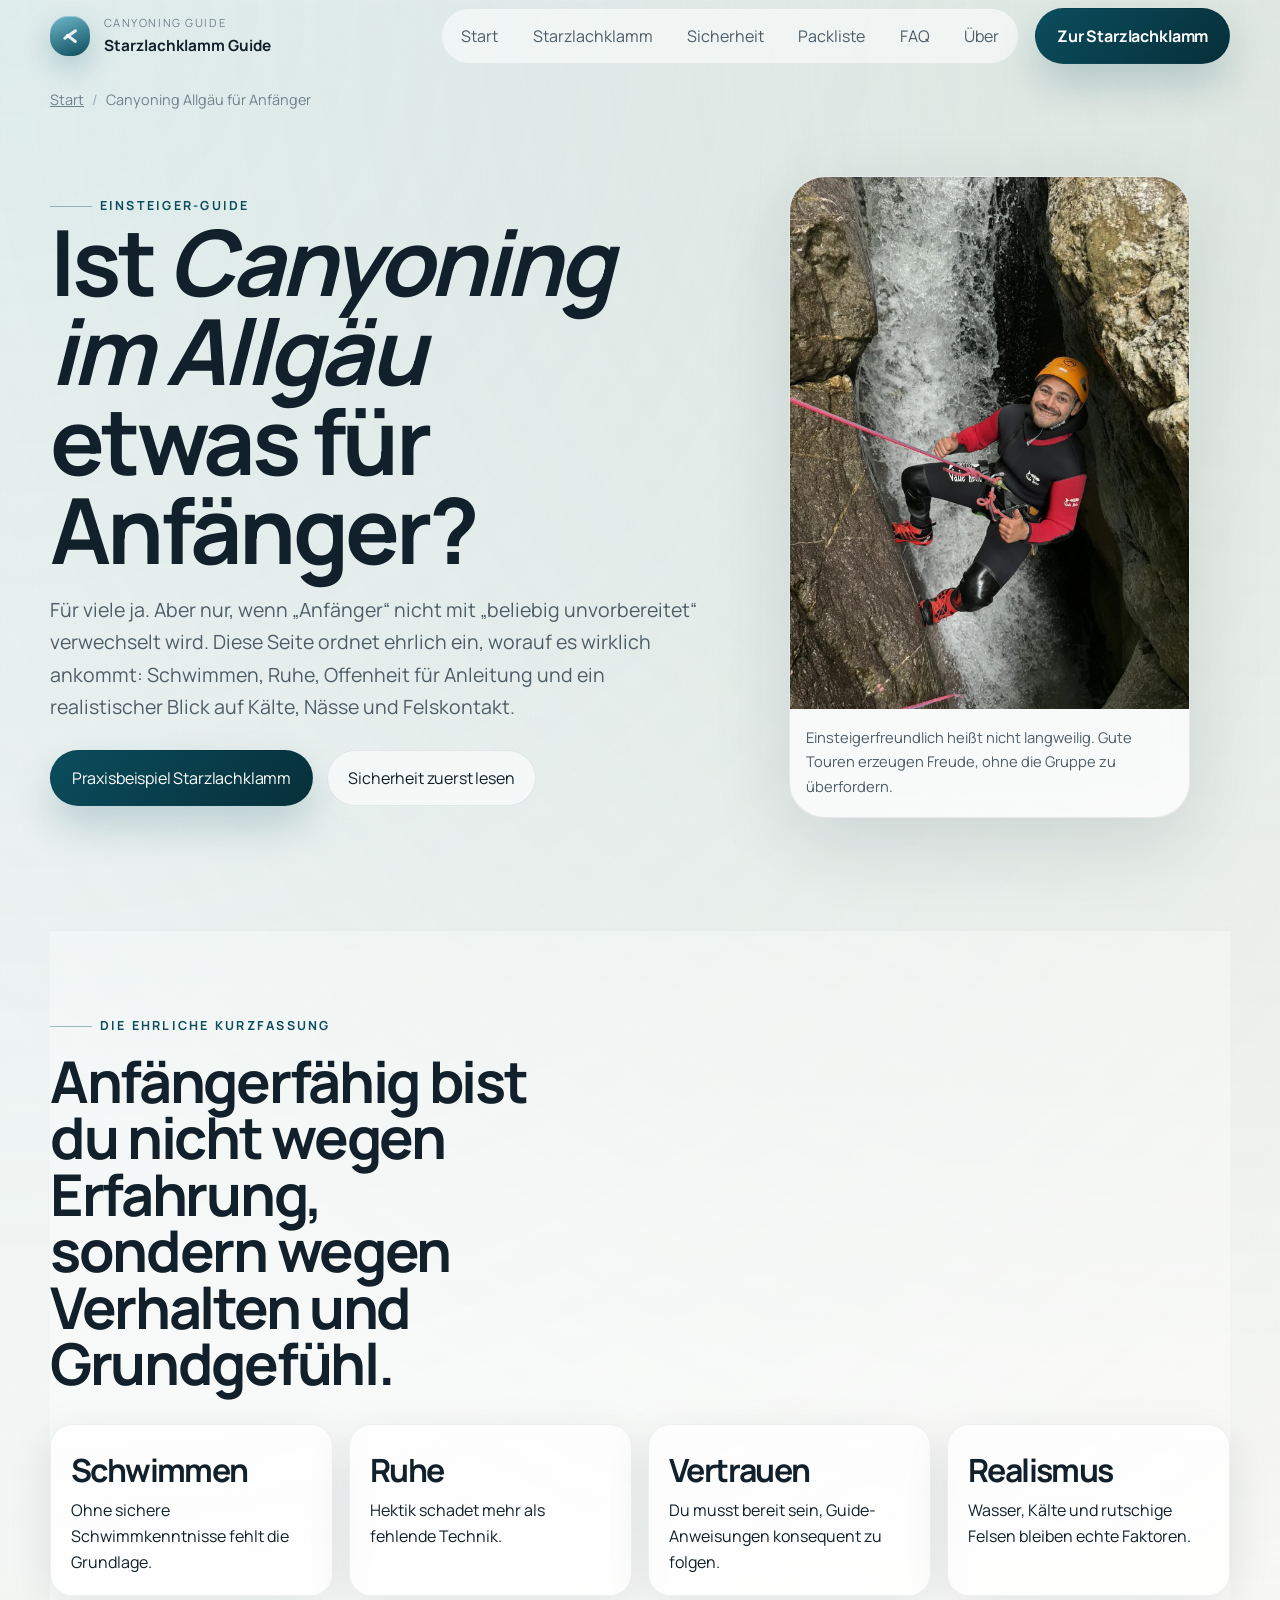
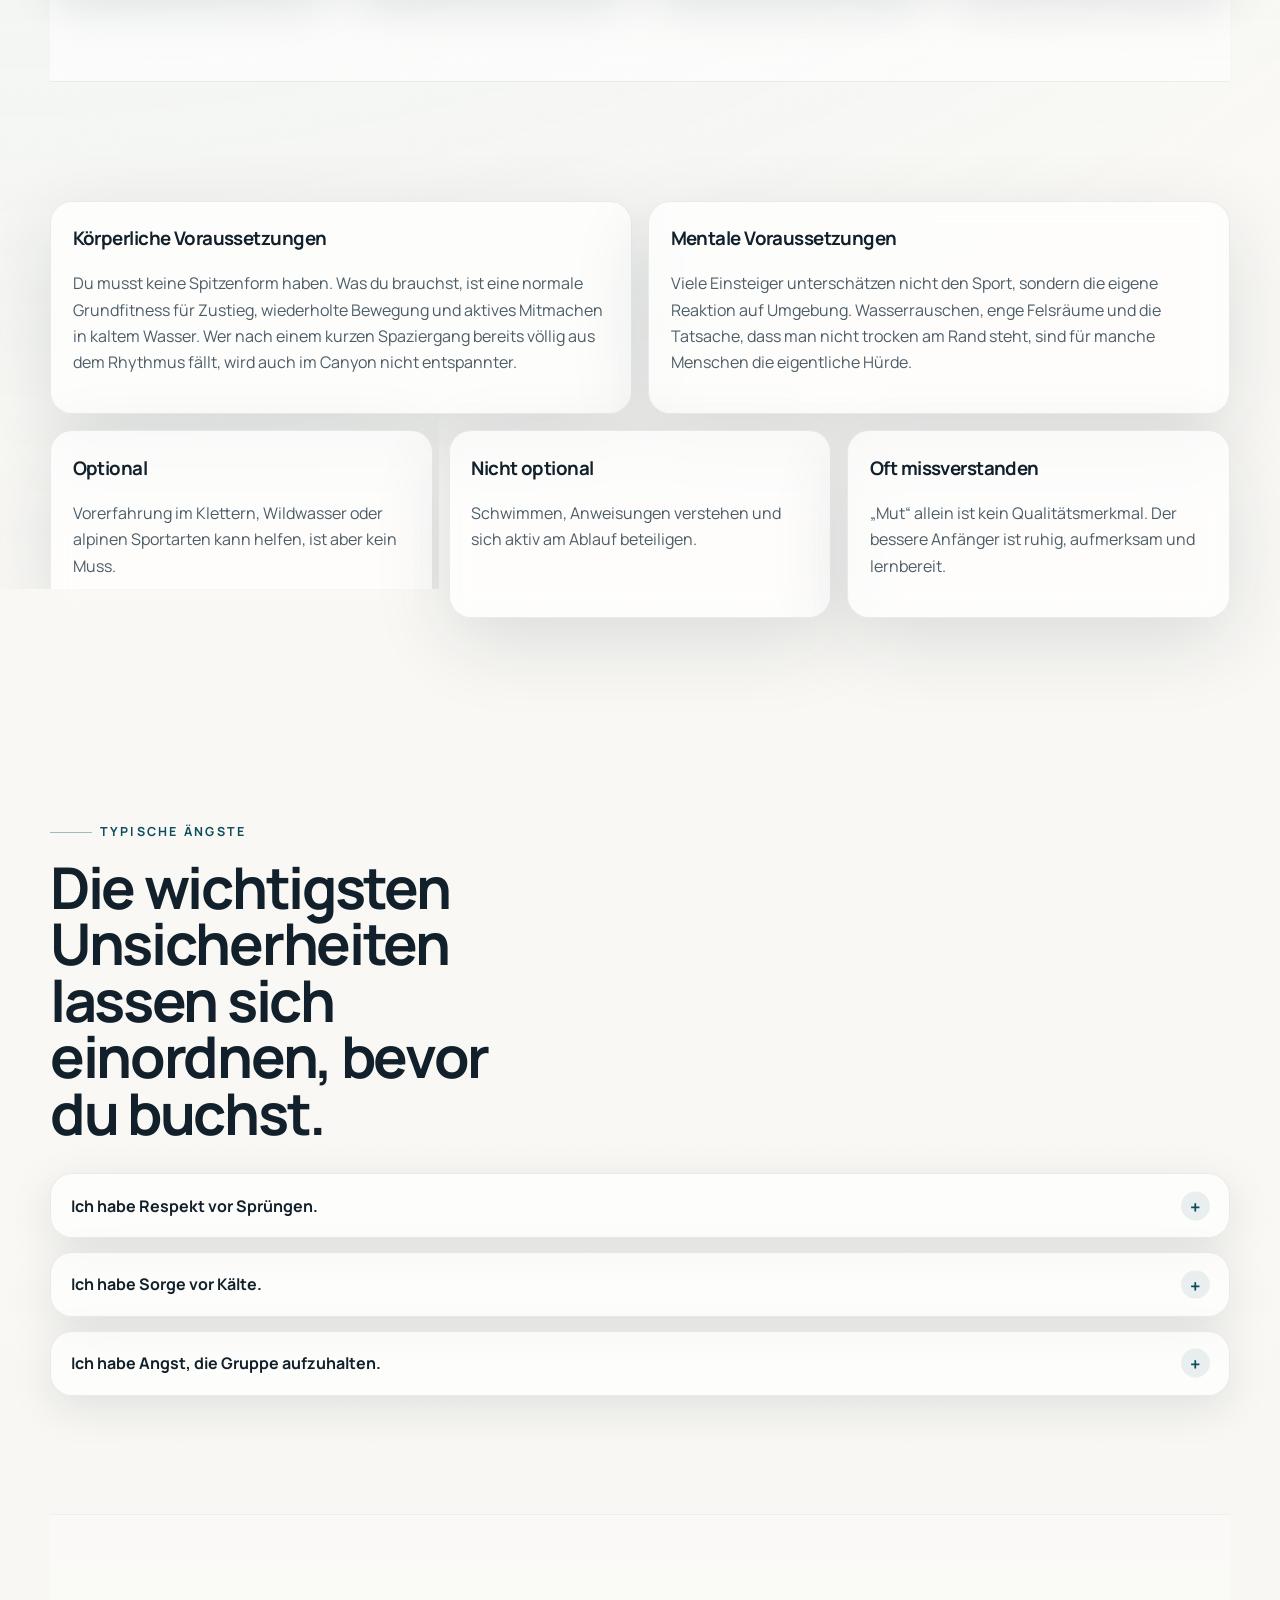
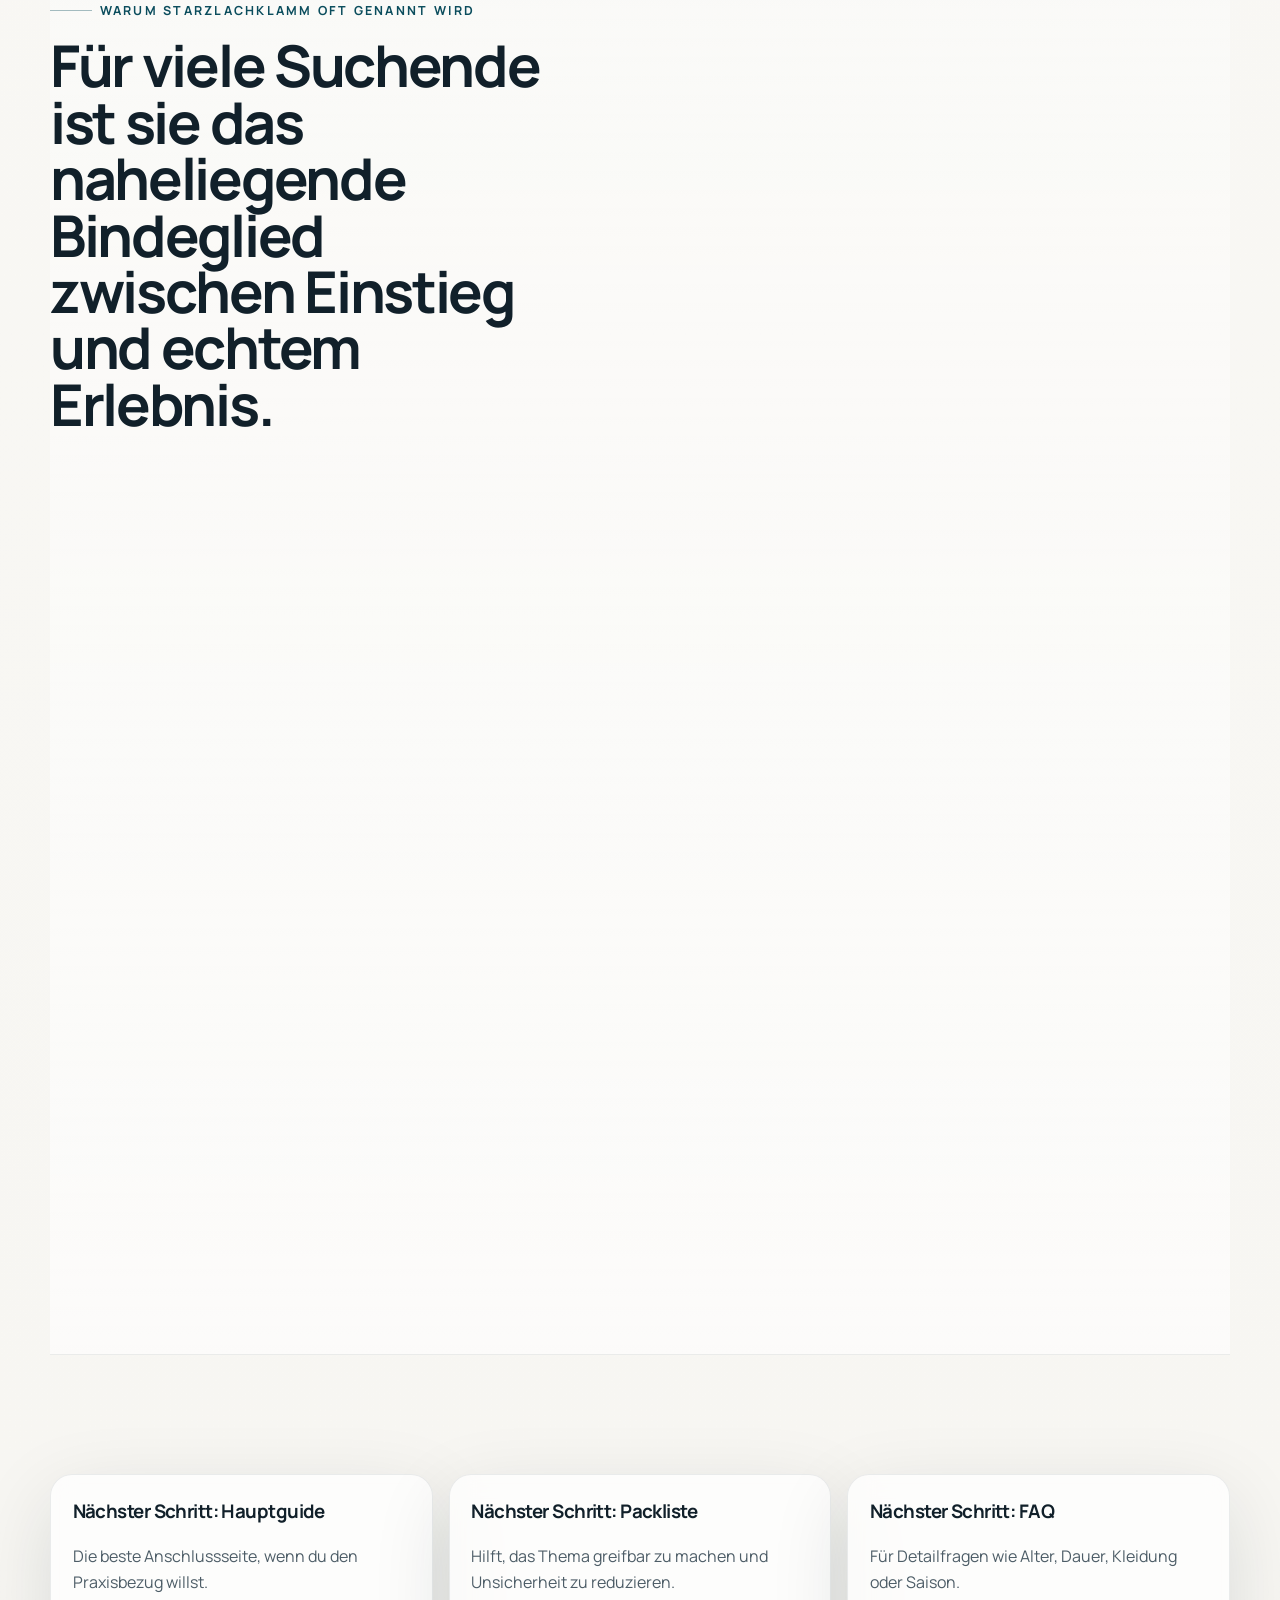
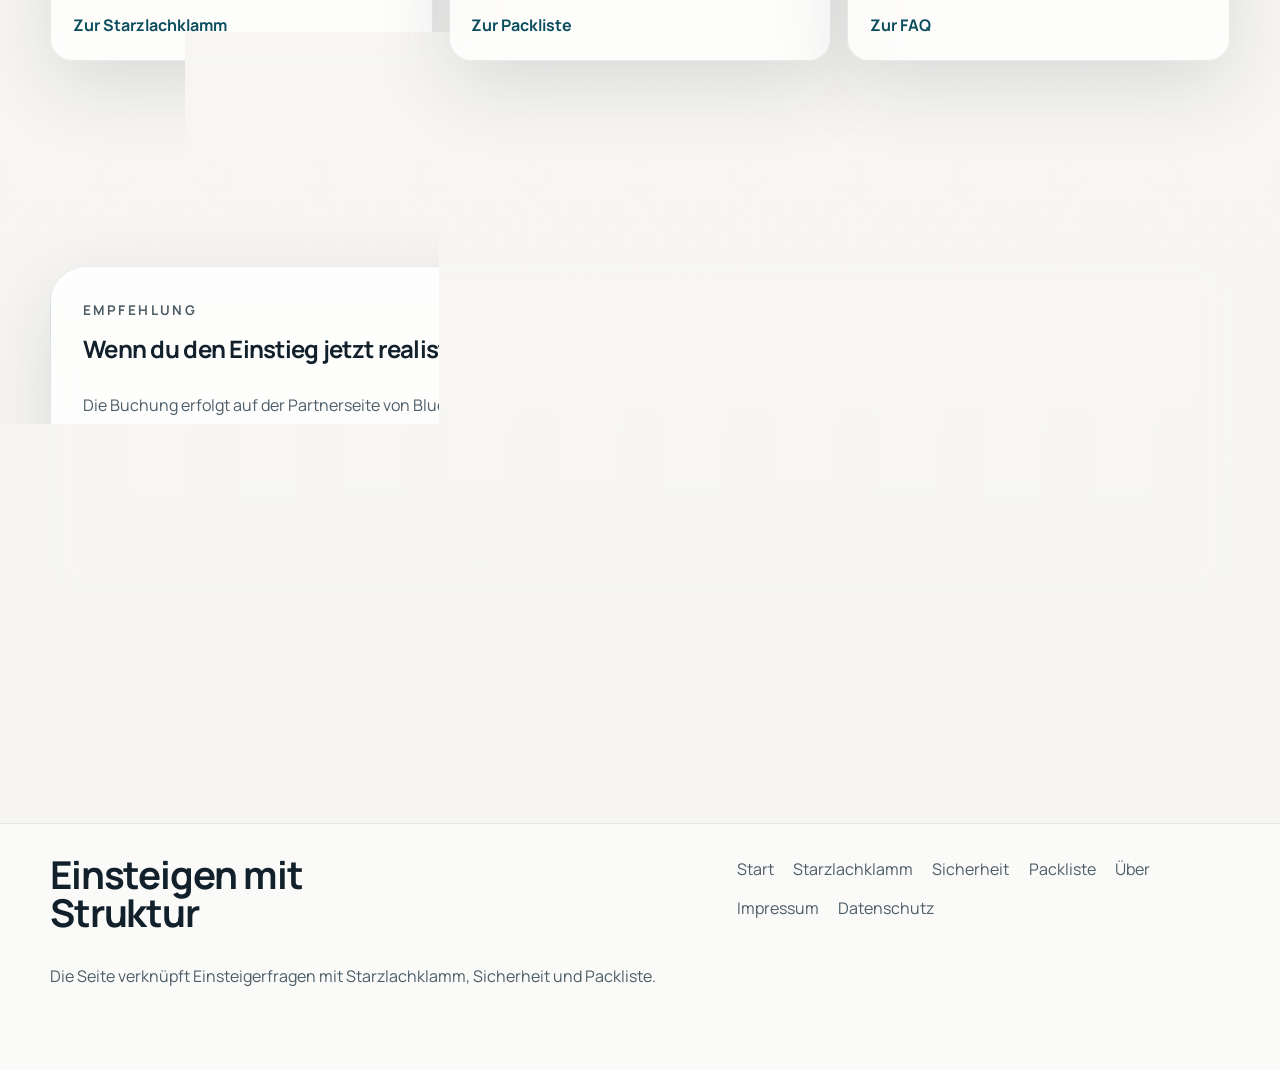
==== commit d102fbb5: "author" ====
--- a/canyoning-allgaeu-anfaenger/index.html
+++ b/canyoning-allgaeu-anfaenger/index.html
@@ -5,12 +5,12 @@
   <meta name="viewport" content="width=device-width, initial-scale=1">
   <title>Canyoning Allgäu für Anfänger: realistische Orientierung ohne Werbe-Sprech</title>
   <meta name="description" content="Ist Canyoning im Allgäu für Anfänger geeignet? Diese Seite ordnet Voraussetzungen, Ängste, Erwartungen und den Bezug zur Starzlachklamm realistisch ein.">
-  <link rel="canonical" href="https://zinss.github.io/brc-starze/canyoning-allgaeu-anfaenger/">
+  <link rel="canonical" href="https://mario-zinsser.com/canyoning-allgaeu-anfaenger/">
   <meta property="og:type" content="article">
   <meta property="og:title" content="Canyoning Allgäu für Anfänger">
   <meta property="og:description" content="Einsteiger-Guide zu Canyoning im Allgäu mit realistischer Einordnung von Voraussetzungen, Ängsten und Tourwahl.">
-  <meta property="og:url" content="https://zinss.github.io/brc-starze/canyoning-allgaeu-anfaenger/">
-  <meta property="og:image" content="https://zinss.github.io/brc-starze/assets/img/optimized/starze_image_04-1280.webp">
+  <meta property="og:url" content="https://mario-zinsser.com/canyoning-allgaeu-anfaenger/">
+  <meta property="og:image" content="https://mario-zinsser.com/assets/img/optimized/starze_image_04-1280.webp">
   <meta name="twitter:card" content="summary_large_image">
   <link rel="stylesheet" href="../assets/css/site.css">
   <script type="application/ld+json">
@@ -20,7 +20,7 @@
         {
           "@type": "WebPage",
           "name": "Canyoning Allgäu für Anfänger",
-          "url": "https://zinss.github.io/brc-starze/canyoning-allgaeu-anfaenger/",
+          "url": "https://mario-zinsser.com/canyoning-allgaeu-anfaenger/",
           "description": "Guide für Einsteiger, die Canyoning im Allgäu realistisch einschätzen wollen.",
           "inLanguage": "de"
         },
@@ -31,13 +31,13 @@
               "@type": "ListItem",
               "position": 1,
               "name": "Start",
-              "item": "https://zinss.github.io/brc-starze/"
+              "item": "https://mario-zinsser.com/"
             },
             {
               "@type": "ListItem",
               "position": 2,
               "name": "Canyoning Allgäu für Anfänger",
-              "item": "https://zinss.github.io/brc-starze/canyoning-allgaeu-anfaenger/"
+              "item": "https://mario-zinsser.com/canyoning-allgaeu-anfaenger/"
             }
           ]
         }
@@ -183,7 +183,7 @@
           <h2>Wenn du den Einstieg jetzt realistisch einschätzen kannst.</h2>
           <p>Die Buchung erfolgt auf der Partnerseite von BlueRiver. Der Link ist sinnvoll, sobald du weißt, dass du nicht nach maximaler Härte suchst, sondern nach einer guten geführten Canyoningerfahrung im Allgäu.</p>
           <div class="button-row">
-            <a class="button button--primary" href="https://www.blueriver-canyoning.de/canyoning-allgaeu" target="_blank" rel="nofollow sponsored noopener">Empfohlene Tour bei BlueRiver ansehen</a>
+            <a class="button button--primary" href="https://www.blueriver-canyoning.de/canyoning-starzlachklamm" target="_blank" rel="nofollow sponsored noopener">Starzlachklamm bei BlueRiver buchen</a>
             <a class="button button--secondary" href="../canyoning-starzlachklamm/">Vorher die Starzlachklamm lesen</a>
           </div>
         </div>
@@ -200,8 +200,8 @@
     </div>
   </footer>
 
-  <a class="overlay-cta" data-overlay-cta href="https://www.blueriver-canyoning.de/canyoning-allgaeu" target="_blank" rel="nofollow sponsored noopener" aria-label="Empfohlene Tour bei BlueRiver ansehen">
-    <span class="overlay-cta__label"><strong>Empfohlene Tour bei BlueRiver ansehen</strong><small>Buchung auf der Partnerseite</small></span>
+  <a class="overlay-cta" data-overlay-cta href="https://www.blueriver-canyoning.de/canyoning-starzlachklamm" target="_blank" rel="nofollow sponsored noopener" aria-label="Starzlachklamm bei BlueRiver buchen">
+    <span class="overlay-cta__label"><strong>Starzlachklamm bei BlueRiver buchen</strong><small>Externe Buchung</small></span>
   </a>
 
   <script>
@@ -212,8 +212,8 @@
       showStickyCta: true,
       showRecommendationBlock: true,
       breadcrumb: [
-        { name: "Start", url: "https://zinss.github.io/brc-starze/" },
-        { name: "Canyoning Allgäu für Anfänger", url: "https://zinss.github.io/brc-starze/canyoning-allgaeu-anfaenger/" }
+        { name: "Start", url: "https://mario-zinsser.com/" },
+        { name: "Canyoning Allgäu für Anfänger", url: "https://mario-zinsser.com/canyoning-allgaeu-anfaenger/" }
       ]
     };
   </script>
--- a/assets/css/site.css
+++ b/assets/css/site.css
@@ -22,6 +22,15 @@
   --section-gap: clamp(4rem, 8vw, 7rem);
   --header-height: 4.5rem;
   --transition: 220ms ease;
+  --ease-premium: cubic-bezier(0.22, 1, 0.36, 1);
+  --ease-soft-spring: cubic-bezier(0.2, 0.9, 0.25, 1);
+  --duration-enter: 680ms;
+  --duration-micro: 180ms;
+  --shadow-hover: 0 24px 62px rgba(10, 32, 44, 0.16);
+  --glow-glacier: 0 0 0 1px rgba(116, 191, 210, 0.26), 0 18px 54px rgba(116, 191, 210, 0.18);
+  --hero-progress: 0;
+  --pointer-x: 50%;
+  --pointer-y: 50%;
 }
 
 @font-face {
@@ -67,6 +76,7 @@
     linear-gradient(180deg, #fbfaf7, var(--bg));
   min-height: 100vh;
   line-height: 1.65;
+  transition: background-position var(--duration-enter) var(--ease-premium);
 }
 
 body::before {
@@ -91,7 +101,7 @@
   color: inherit;
 }
 
-a:hover {
+a:not(.button):not(.header-cta):not(.overlay-cta):hover {
   color: var(--petrol);
 }
 
@@ -121,14 +131,32 @@
   position: sticky;
   top: 0;
   z-index: 90;
+  isolation: isolate;
   backdrop-filter: blur(0);
-  transition: background-color var(--transition), backdrop-filter var(--transition), box-shadow var(--transition);
+  transition: background-color var(--duration-micro) var(--ease-premium), backdrop-filter var(--duration-micro) var(--ease-premium), box-shadow var(--duration-micro) var(--ease-premium);
+}
+
+.site-header::after {
+  content: "";
+  position: absolute;
+  left: 0;
+  right: 0;
+  bottom: 0;
+  height: 1px;
+  opacity: 0;
+  pointer-events: none;
+  background: linear-gradient(90deg, transparent, rgba(11, 29, 39, 0.14), transparent);
+  transition: opacity var(--duration-micro) var(--ease-premium);
 }
 
 .site-header.is-scrolled {
   background: rgba(246, 245, 241, 0.72);
   backdrop-filter: blur(18px);
   box-shadow: 0 1px 0 rgba(11, 29, 39, 0.08);
+}
+
+.site-header.is-scrolled::after {
+  opacity: 1;
 }
 
 .site-header__inner,
@@ -213,6 +241,7 @@
   display: flex;
   align-items: center;
   gap: 1rem;
+  transition: opacity var(--duration-micro) var(--ease-premium), transform var(--duration-micro) var(--ease-soft-spring);
 }
 
 .nav-links {
@@ -223,6 +252,8 @@
   border-radius: 999px;
   background: rgba(255, 255, 255, 0.54);
   border: 1px solid rgba(11, 29, 39, 0.06);
+  box-shadow: inset 0 1px 0 rgba(255, 255, 255, 0.22);
+  transition: background-color var(--duration-micro) var(--ease-premium), border-color var(--duration-micro) var(--ease-premium), box-shadow var(--duration-micro) var(--ease-premium);
 }
 
 .nav-links a {
@@ -233,13 +264,24 @@
   text-decoration: none;
   border-radius: 999px;
   color: var(--ink-soft);
-  transition: background-color var(--transition), color var(--transition);
+  transition: background-color var(--duration-micro) var(--ease-premium), color var(--duration-micro) var(--ease-premium), filter var(--duration-micro) var(--ease-premium), transform var(--duration-micro) var(--ease-soft-spring);
 }
 
 .nav-links a.is-active,
 .nav-links a:hover {
   background: rgba(11, 77, 93, 0.1);
   color: var(--ink);
+  filter: saturate(1.02);
+}
+
+.nav-links a:hover {
+  transform: translateY(-1px);
+}
+
+.site-header.is-scrolled .nav-links {
+  background: rgba(255, 255, 255, 0.72);
+  border-color: rgba(11, 29, 39, 0.08);
+  box-shadow: inset 0 1px 0 rgba(255, 255, 255, 0.4), 0 8px 20px rgba(10, 32, 44, 0.06);
 }
 
 .header-cta,
@@ -255,7 +297,7 @@
   text-decoration: none;
   font-weight: 700;
   letter-spacing: -0.01em;
-  transition: transform var(--transition), background-color var(--transition), color var(--transition), border-color var(--transition), box-shadow var(--transition);
+  transition: transform var(--duration-micro) var(--ease-soft-spring), background-color var(--duration-micro) var(--ease-premium), color var(--duration-micro) var(--ease-premium), border-color var(--duration-micro) var(--ease-premium), box-shadow var(--duration-micro) var(--ease-premium), filter var(--duration-micro) var(--ease-premium);
 }
 
 .button:hover,
@@ -268,6 +310,23 @@
   background: linear-gradient(135deg, var(--petrol), var(--petrol-deep));
   color: #fff;
   box-shadow: 0 20px 40px rgba(11, 77, 93, 0.2);
+}
+
+.button--primary:hover,
+.button--primary:focus-visible,
+.header-cta:hover,
+.header-cta:focus-visible {
+  color: #fff;
+  border-color: rgba(116, 191, 210, 0.24);
+  box-shadow:
+    0 26px 54px rgba(11, 77, 93, 0.28),
+    0 0 0 1px rgba(116, 191, 210, 0.14);
+  filter: brightness(1.03) saturate(1.05);
+}
+
+.button--primary:active,
+.header-cta:active {
+  transform: translateY(0) scale(0.99);
 }
 
 .button--secondary {
@@ -292,13 +351,13 @@
   width: 1.2rem;
   height: 0.12rem;
   background: currentColor;
-  margin: 0.22rem auto;
+  margin: 0.14rem auto;
   border-radius: 999px;
   transition: transform var(--transition), opacity var(--transition);
 }
 
 .nav-panel.is-open + .nav-toggle .nav-toggle__bar:nth-child(1) {
-  transform: translateY(0.34rem) rotate(45deg);
+  transform: translateY(0.26rem) rotate(45deg);
 }
 
 .nav-panel.is-open + .nav-toggle .nav-toggle__bar:nth-child(2) {
@@ -306,7 +365,7 @@
 }
 
 .nav-panel.is-open + .nav-toggle .nav-toggle__bar:nth-child(3) {
-  transform: translateY(-0.34rem) rotate(-45deg);
+  transform: translateY(-0.26rem) rotate(-45deg);
 }
 
 .main-content {
@@ -341,6 +400,7 @@
   display: grid;
   gap: 2rem;
   padding-block: clamp(2rem, 4vw, 3rem) clamp(3rem, 7vw, 5rem);
+  position: relative;
 }
 
 .hero--split {
@@ -354,6 +414,38 @@
 
 .hero__content {
   max-width: 42rem;
+}
+
+.hero[data-hero-depth] {
+  --hero-progress: 0;
+  isolation: isolate;
+}
+
+.hero[data-hero-depth]::before {
+  content: "";
+  position: absolute;
+  inset: -8% auto auto -6%;
+  width: min(36rem, 52vw);
+  height: min(18rem, 34vw);
+  pointer-events: none;
+  background: radial-gradient(circle, rgba(255, 255, 255, 0.7), rgba(255, 255, 255, 0));
+  mix-blend-mode: screen;
+  opacity: 0;
+  transform: translate3d(calc(var(--hero-progress, 0) * 10px), calc(var(--hero-progress, 0) * -8px), 0);
+  animation: hero-sweep 1.2s var(--ease-premium) 140ms both;
+}
+
+.hero[data-hero-depth] [data-hero-layer="content"] {
+  --scroll-shift: calc(var(--hero-progress, 0) * -10px);
+}
+
+.hero[data-hero-depth] [data-hero-layer="media"] {
+  --scroll-shift: calc(var(--hero-progress, 0) * -16px);
+  --motion-scale: calc(1 + (var(--hero-progress, 0) * 0.008));
+}
+
+.has-scrolled .hero[data-hero-depth] [data-hero-layer="media"] {
+  box-shadow: 0 30px 86px rgba(10, 32, 44, 0.16);
 }
 
 .eyebrow {
@@ -454,6 +546,9 @@
   backdrop-filter: blur(12px);
   box-shadow: var(--shadow-soft);
   border-radius: var(--radius-lg);
+  position: relative;
+  isolation: isolate;
+  transition: transform var(--duration-micro) var(--ease-soft-spring), box-shadow var(--duration-micro) var(--ease-premium), border-color var(--duration-micro) var(--ease-premium), background-color var(--duration-micro) var(--ease-premium), filter var(--duration-micro) var(--ease-premium);
 }
 
 .hero__media {
@@ -475,6 +570,49 @@
 
 .video-card {
   overflow: hidden;
+}
+
+[data-sheen]::before {
+  content: "";
+  position: absolute;
+  inset: -20%;
+  z-index: 0;
+  pointer-events: none;
+  opacity: 0;
+  background:
+    radial-gradient(circle at var(--pointer-x) var(--pointer-y), rgba(255, 255, 255, 0.34), rgba(255, 255, 255, 0) 30%),
+    linear-gradient(135deg, rgba(255, 255, 255, 0.1), rgba(255, 255, 255, 0) 60%);
+  mix-blend-mode: screen;
+  transition: opacity var(--duration-micro) var(--ease-premium);
+}
+
+[data-sheen] > * {
+  position: relative;
+  z-index: 1;
+}
+
+[data-sheen]:hover::before,
+[data-sheen].is-tilting::before,
+[data-sheen].is-pressed::before {
+  opacity: 1;
+}
+
+[data-pressable] {
+  transition: transform var(--duration-micro) var(--ease-soft-spring), box-shadow var(--duration-micro) var(--ease-premium), border-color var(--duration-micro) var(--ease-premium), background-color var(--duration-micro) var(--ease-premium), filter var(--duration-micro) var(--ease-premium);
+}
+
+[data-pressable]:hover {
+  border-color: rgba(116, 191, 210, 0.26);
+  box-shadow: var(--shadow-hover);
+}
+
+.is-touch [data-pressable] {
+  -webkit-tap-highlight-color: transparent;
+}
+
+[data-pressable].is-pressed {
+  transform: scale(0.985) translateY(1px);
+  box-shadow: 0 10px 28px rgba(10, 32, 44, 0.12);
 }
 
 .video-card__body {
@@ -601,6 +739,7 @@
   background: rgba(255, 255, 255, 0.65);
   border: 1px solid rgba(11, 29, 39, 0.06);
   box-shadow: var(--shadow-card);
+  transition: transform var(--duration-micro) var(--ease-soft-spring), box-shadow var(--duration-micro) var(--ease-premium), border-color var(--duration-micro) var(--ease-premium);
 }
 
 .fact-card strong {
@@ -676,10 +815,55 @@
   overflow-x: auto;
   padding-bottom: 0.4rem;
   scroll-snap-type: x mandatory;
+  overscroll-behavior-x: contain;
+  scroll-padding-inline: 0.2rem;
+  mask-image: linear-gradient(90deg, transparent, #000 4%, #000 96%, transparent);
+  -webkit-mask-image: linear-gradient(90deg, transparent, #000 4%, #000 96%, transparent);
 }
 
 .photo-rail > * {
   scroll-snap-align: start;
+  transition: transform var(--duration-micro) var(--ease-soft-spring), filter var(--duration-micro) var(--ease-premium), box-shadow var(--duration-micro) var(--ease-premium);
+}
+
+.photo-rail > *.is-active {
+  transform: translateY(-3px);
+}
+
+.gallery-indicators {
+  display: flex;
+  align-items: center;
+  gap: 0.45rem;
+  flex-wrap: wrap;
+}
+
+.gallery-indicators::before {
+  content: attr(data-hint);
+  font-size: 0.76rem;
+  letter-spacing: 0.12em;
+  text-transform: uppercase;
+  color: var(--ink-muted);
+  transition: opacity var(--duration-micro) var(--ease-premium), transform var(--duration-micro) var(--ease-premium);
+}
+
+.gallery-indicators.has-interacted::before,
+.gallery-indicators[data-hint=""]::before {
+  opacity: 0;
+  transform: translateY(-0.2rem);
+}
+
+.gallery-indicators__dot {
+  width: 0.45rem;
+  height: 0.45rem;
+  border-radius: 999px;
+  background: rgba(11, 29, 39, 0.16);
+  transition: width var(--duration-micro) var(--ease-soft-spring), transform var(--duration-micro) var(--ease-soft-spring), background-color var(--duration-micro) var(--ease-premium), opacity var(--duration-micro) var(--ease-premium);
+}
+
+.gallery-indicators__dot.is-active {
+  width: 1.45rem;
+  background: linear-gradient(90deg, var(--glacier), var(--petrol));
+  box-shadow: 0 8px 20px rgba(11, 77, 93, 0.22);
 }
 
 .timeline {
@@ -717,6 +901,7 @@
   border-radius: var(--radius-md);
   background: rgba(255, 255, 255, 0.72);
   border: 1px solid rgba(11, 29, 39, 0.06);
+  transition: transform var(--duration-micro) var(--ease-soft-spring), box-shadow var(--duration-micro) var(--ease-premium), border-color var(--duration-micro) var(--ease-premium), opacity var(--duration-micro) var(--ease-premium), background-color var(--duration-micro) var(--ease-premium);
 }
 
 .timeline-step::before {
@@ -736,6 +921,31 @@
   font-size: 1.15rem;
 }
 
+.timeline-step.is-active {
+  transform: translateY(-2px);
+  border-color: rgba(116, 191, 210, 0.42);
+  box-shadow: var(--glow-glacier);
+}
+
+.timeline-step.is-active::before {
+  background: var(--petrol);
+  box-shadow: 0 0 0 0.55rem rgba(116, 191, 210, 0.22);
+}
+
+.timeline-step.is-past {
+  background: rgba(255, 255, 255, 0.84);
+  border-color: rgba(11, 77, 93, 0.14);
+}
+
+.timeline-step.is-past::before {
+  background: var(--petrol);
+  box-shadow: 0 0 0 0.48rem rgba(11, 77, 93, 0.12);
+}
+
+.timeline-step:not(.is-active):not(.is-past) {
+  opacity: 0.78;
+}
+
 .quote-card,
 .author-box,
 .faq-intro,
@@ -817,6 +1027,7 @@
   background: rgba(255, 255, 255, 0.68);
   overflow: hidden;
   box-shadow: var(--shadow-card);
+  transition: box-shadow var(--duration-micro) var(--ease-premium), border-color var(--duration-micro) var(--ease-premium), transform var(--duration-micro) var(--ease-soft-spring), opacity var(--duration-micro) var(--ease-premium);
 }
 
 details[data-accordion] summary {
@@ -826,6 +1037,7 @@
   font-weight: 700;
   position: relative;
   padding-right: 3.5rem;
+  transition: background-color var(--duration-micro) var(--ease-premium), color var(--duration-micro) var(--ease-premium);
 }
 
 details[data-accordion] summary::-webkit-details-marker {
@@ -846,7 +1058,7 @@
   display: grid;
   place-items: center;
   font-size: 1.15rem;
-  transition: transform var(--transition), background-color var(--transition);
+  transition: transform var(--duration-micro) var(--ease-soft-spring), background-color var(--duration-micro) var(--ease-premium), color var(--duration-micro) var(--ease-premium);
 }
 
 details[data-accordion][open] summary::after {
@@ -855,11 +1067,38 @@
 }
 
 .faq-answer {
-  padding: 0 1.25rem 1.15rem;
+  max-height: 0;
+  overflow: hidden;
+  padding: 0 1.25rem;
+  opacity: 0;
+  transition: max-height 420ms var(--ease-premium), opacity 260ms var(--ease-premium), padding 260ms var(--ease-premium);
 }
 
 .faq-answer p:first-child {
   margin-top: 0;
+}
+
+details[data-accordion][open] {
+  border-color: rgba(116, 191, 210, 0.32);
+  box-shadow: var(--glow-glacier);
+}
+
+details[data-accordion][open] summary {
+  background: linear-gradient(180deg, rgba(116, 191, 210, 0.08), rgba(255, 255, 255, 0));
+}
+
+details[data-accordion][open] .faq-answer {
+  max-height: 28rem;
+  opacity: 1;
+  padding: 0 1.25rem 1.15rem;
+}
+
+details[data-accordion].is-opening .faq-answer {
+  opacity: 1;
+}
+
+.faq-list.has-open-item details[data-accordion]:not([open]) {
+  opacity: 0.78;
 }
 
 .toc {
@@ -887,6 +1126,10 @@
   text-underline-offset: 0.14em;
 }
 
+.is-anchor-target {
+  animation: anchor-highlight 1.2s var(--ease-premium);
+}
+
 .recommendation {
   display: grid;
   gap: 1rem;
@@ -894,6 +1137,25 @@
   background:
     radial-gradient(circle at top right, rgba(116, 191, 210, 0.18), transparent 32%),
     linear-gradient(180deg, rgba(255, 255, 255, 0.88), rgba(255, 255, 255, 0.7));
+}
+
+.recommendation::before {
+  content: "";
+  position: absolute;
+  inset: auto -8% -18% auto;
+  width: 18rem;
+  height: 18rem;
+  border-radius: 999px;
+  background: radial-gradient(circle, rgba(116, 191, 210, 0.24), rgba(116, 191, 210, 0));
+  opacity: 0;
+  transform: scale(0.88);
+  pointer-events: none;
+  transition: opacity var(--duration-enter) var(--ease-premium), transform var(--duration-enter) var(--ease-premium);
+}
+
+.recommendation.is-visible::before {
+  opacity: 1;
+  transform: scale(1);
 }
 
 .recommendation__eyebrow {
@@ -952,6 +1214,7 @@
   color: var(--petrol);
   font-weight: 700;
   font-size: 0.92rem;
+  transition: transform var(--duration-micro) var(--ease-soft-spring), background-color var(--duration-micro) var(--ease-premium), box-shadow var(--duration-micro) var(--ease-premium);
 }
 
 .checklist {
@@ -968,6 +1231,7 @@
   border-radius: var(--radius-md);
   background: rgba(255, 255, 255, 0.66);
   border: 1px solid rgba(11, 29, 39, 0.06);
+  box-shadow: var(--shadow-card);
 }
 
 .checklist__item strong {
@@ -1047,52 +1311,110 @@
   z-index: 95;
   display: flex;
   align-items: center;
-  gap: 0.9rem;
-  max-width: min(24rem, calc(100vw - 2rem));
-  padding: 0.7rem;
+  gap: 0.85rem;
+  max-width: min(21rem, calc(100vw - 2rem));
+  padding: 0.72rem 0.78rem 0.72rem 1rem;
   border-radius: 999px;
   background: rgba(6, 47, 57, 0.92);
   color: #fff;
   text-decoration: none;
   box-shadow: 0 24px 50px rgba(6, 47, 57, 0.32);
-  transform: translateY(1rem);
+  transform: translateY(1rem) scale(0.94);
   opacity: 0;
   pointer-events: none;
-  transition: opacity var(--transition), transform var(--transition);
+  filter: saturate(0.96);
+  transition: opacity var(--duration-micro) var(--ease-premium), transform 420ms var(--ease-soft-spring), filter var(--duration-micro) var(--ease-premium), box-shadow var(--duration-micro) var(--ease-premium);
+}
+
+.overlay-cta::after {
+  content: "↗";
+  display: grid;
+  place-items: center;
+  width: 2.55rem;
+  height: 2.55rem;
+  flex: 0 0 2.55rem;
+  border-radius: 999px;
+  background: rgba(255, 255, 255, 0.14);
+  border: 1px solid rgba(255, 255, 255, 0.18);
+  color: #fff;
+  font-size: 1.05rem;
+  line-height: 1;
+  box-shadow: inset 0 1px 0 rgba(255, 255, 255, 0.12);
+}
+
+.overlay-cta:hover,
+.overlay-cta:focus-visible {
+  color: #fff;
+  box-shadow:
+    0 28px 56px rgba(6, 47, 57, 0.38),
+    0 0 0 1px rgba(116, 191, 210, 0.16);
+  filter: saturate(1.03) brightness(1.02);
 }
 
 .overlay-cta.is-visible {
   opacity: 1;
-  transform: translateY(0);
+  transform: translateY(0) scale(1);
   pointer-events: auto;
+  filter: saturate(1);
+}
+
+.overlay-cta.is-mobile-expanded {
+  box-shadow: 0 28px 62px rgba(6, 47, 57, 0.38);
+  transform: translateY(0) scale(1.02);
 }
 
 .overlay-cta__label {
   display: grid;
+  gap: 0.16rem;
+  min-width: 0;
+}
+
+.overlay-cta__label strong {
+  font-size: 1rem;
+  line-height: 1.08;
+  letter-spacing: -0.03em;
+  text-wrap: balance;
 }
 
 .overlay-cta__label small {
+  order: -1;
+  font-size: 0.68rem;
+  font-weight: 700;
+  letter-spacing: 0.12em;
+  text-transform: uppercase;
   color: rgba(255, 255, 255, 0.68);
 }
 
 [data-reveal] {
+  --reveal-offset: 2rem;
+  --scroll-shift: 0px;
+  --motion-scale: 1;
   opacity: 0;
-  transform: translateY(2rem);
-  transition: opacity 580ms ease, transform 580ms ease;
+  filter: blur(14px);
+  transform: translate3d(0, calc(var(--reveal-offset) + var(--scroll-shift)), 0) scale(var(--motion-scale));
+  transform-origin: center top;
+  transition: opacity var(--duration-enter) var(--ease-premium), transform var(--duration-enter) var(--ease-premium), filter var(--duration-enter) var(--ease-premium), box-shadow var(--duration-micro) var(--ease-premium), border-color var(--duration-micro) var(--ease-premium);
+  transition-delay: var(--stagger-delay, 0ms);
 }
 
 [data-reveal].is-visible {
+  --reveal-offset: 0px;
   opacity: 1;
-  transform: translateY(0);
+  filter: blur(0);
+  transform: translate3d(0, var(--scroll-shift), 0) scale(var(--motion-scale));
 }
 
 [data-tilt] {
   transform-style: preserve-3d;
-  transition: transform 180ms ease, box-shadow 180ms ease;
+  transition: transform var(--duration-micro) var(--ease-soft-spring), box-shadow var(--duration-micro) var(--ease-premium), border-color var(--duration-micro) var(--ease-premium);
 }
 
 [data-tilt].is-tilting {
-  box-shadow: 0 24px 60px rgba(10, 32, 44, 0.16);
+  box-shadow: var(--shadow-hover);
+}
+
+[data-stagger-item] {
+  transition-delay: var(--stagger-delay, 0ms);
 }
 
 .visually-hidden {
@@ -1196,14 +1518,16 @@
     transform-origin: top;
     opacity: 0;
     pointer-events: none;
-    transform: scaleY(0.9);
-    transition: opacity var(--transition), transform var(--transition);
+    transform: translateY(-0.35rem) scale(0.98);
+    filter: blur(10px);
+    transition: opacity var(--duration-micro) var(--ease-premium), transform var(--duration-micro) var(--ease-soft-spring), filter var(--duration-micro) var(--ease-premium);
   }
 
   .nav-panel.is-open {
     opacity: 1;
     pointer-events: auto;
-    transform: scaleY(1);
+    transform: translateY(0) scale(1);
+    filter: blur(0);
   }
 
   .nav-links {
@@ -1240,15 +1564,34 @@
   }
 
   .overlay-cta {
-    left: 0.8rem;
+    left: auto;
     right: 0.8rem;
     bottom: 0.8rem;
-    max-width: none;
-    border-radius: 1.2rem;
-  }
-
-  .overlay-cta__label {
-    flex: 1;
+    width: auto;
+    max-width: min(15rem, calc(100vw - 1.6rem));
+    border-radius: 999px;
+    padding: 0.68rem 0.72rem 0.68rem 0.88rem;
+    gap: 0.62rem;
+    box-shadow: 0 22px 52px rgba(6, 47, 57, 0.4);
+  }
+
+  .overlay-cta::after {
+    width: 2.2rem;
+    height: 2.2rem;
+    flex-basis: 2.2rem;
+    font-size: 0.96rem;
+  }
+
+  .overlay-cta__label strong {
+    font-size: 0.92rem;
+  }
+
+  .overlay-cta__label small {
+    font-size: 0.62rem;
+  }
+
+  .gallery-indicators::before {
+    flex-basis: 100%;
   }
 }
 
@@ -1268,7 +1611,43 @@
 
   [data-reveal] {
     opacity: 1;
+    filter: none;
     transform: none;
+  }
+
+  .hero[data-hero-depth]::before {
+    animation: none;
+    opacity: 0;
+  }
+}
+
+@keyframes hero-sweep {
+  0% {
+    opacity: 0;
+    transform: translate3d(-1.5rem, 1rem, 0) scale(0.92);
+  }
+
+  50% {
+    opacity: 0.56;
+  }
+
+  100% {
+    opacity: 0.16;
+    transform: translate3d(0, 0, 0) scale(1);
+  }
+}
+
+@keyframes anchor-highlight {
+  0% {
+    box-shadow: 0 0 0 0 rgba(116, 191, 210, 0);
+  }
+
+  35% {
+    box-shadow: 0 0 0 0.5rem rgba(116, 191, 210, 0.18);
+  }
+
+  100% {
+    box-shadow: 0 0 0 0 rgba(116, 191, 210, 0);
   }
 }
 
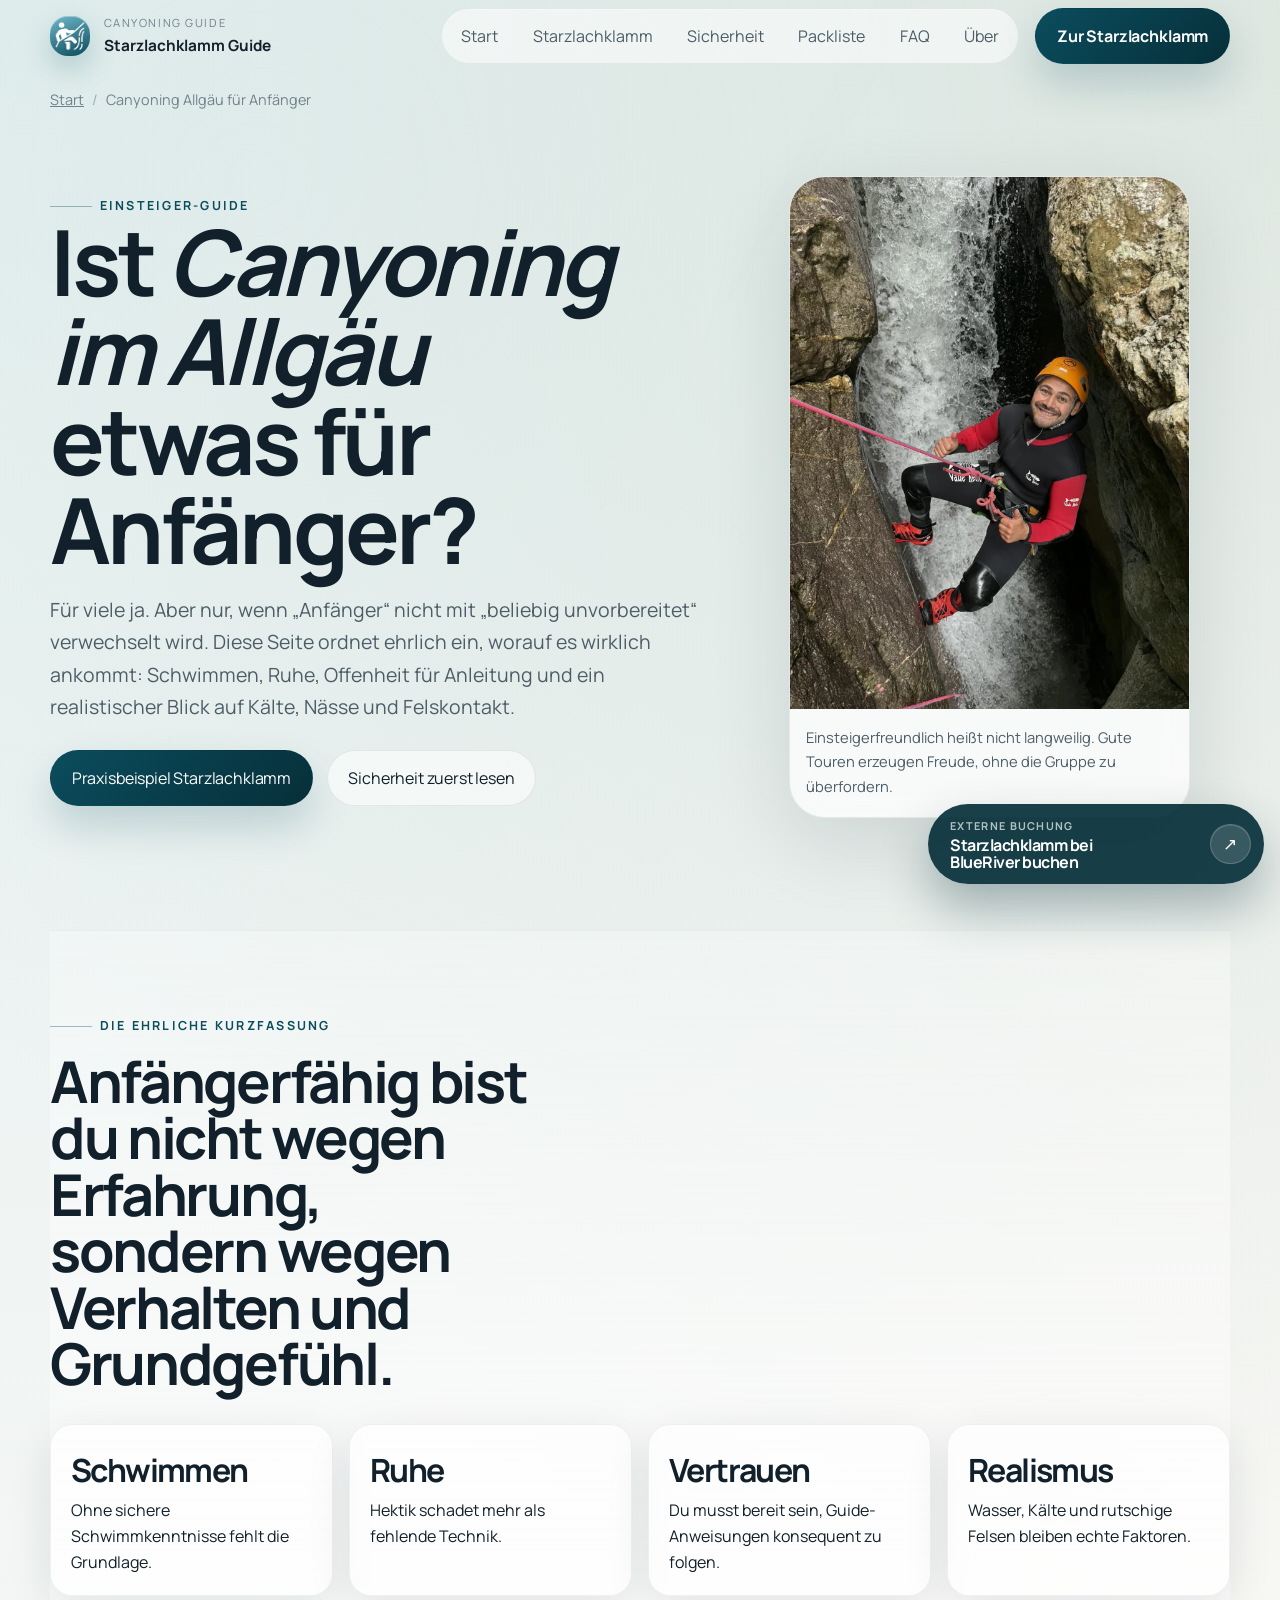
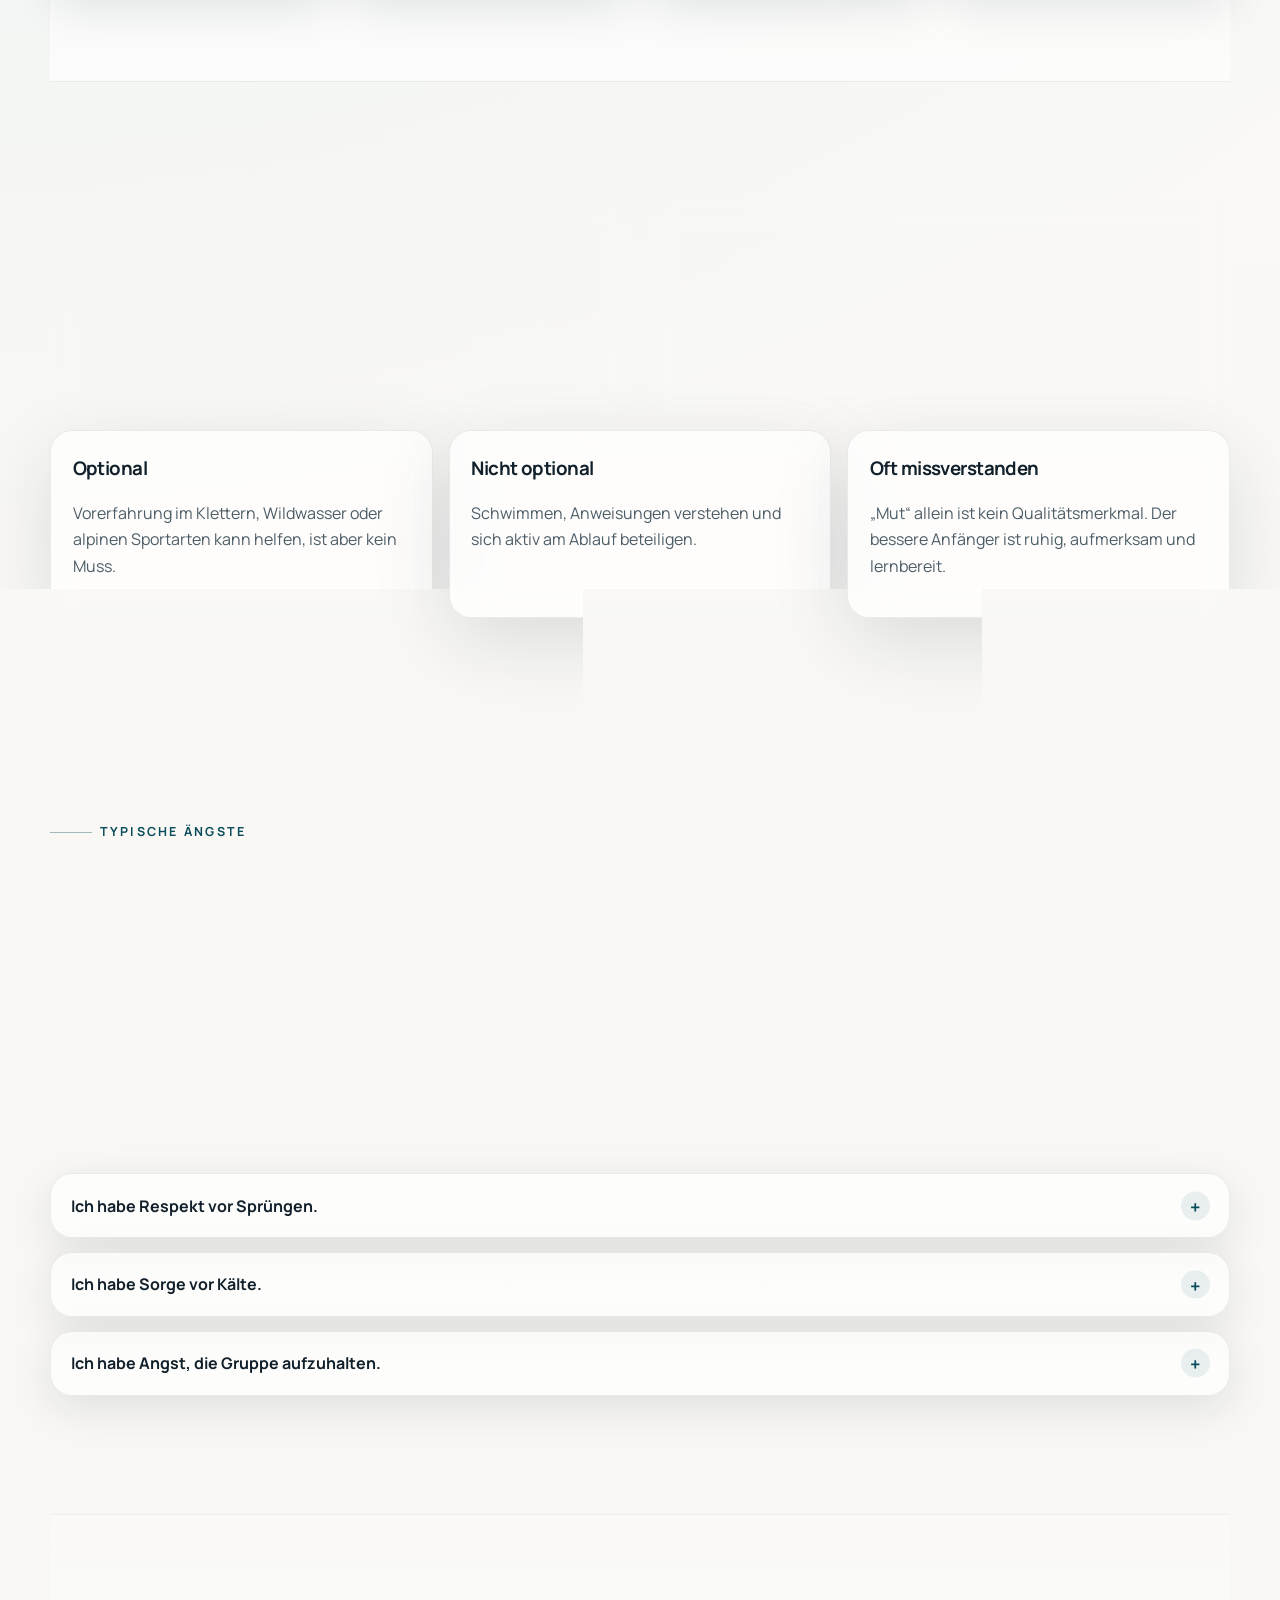
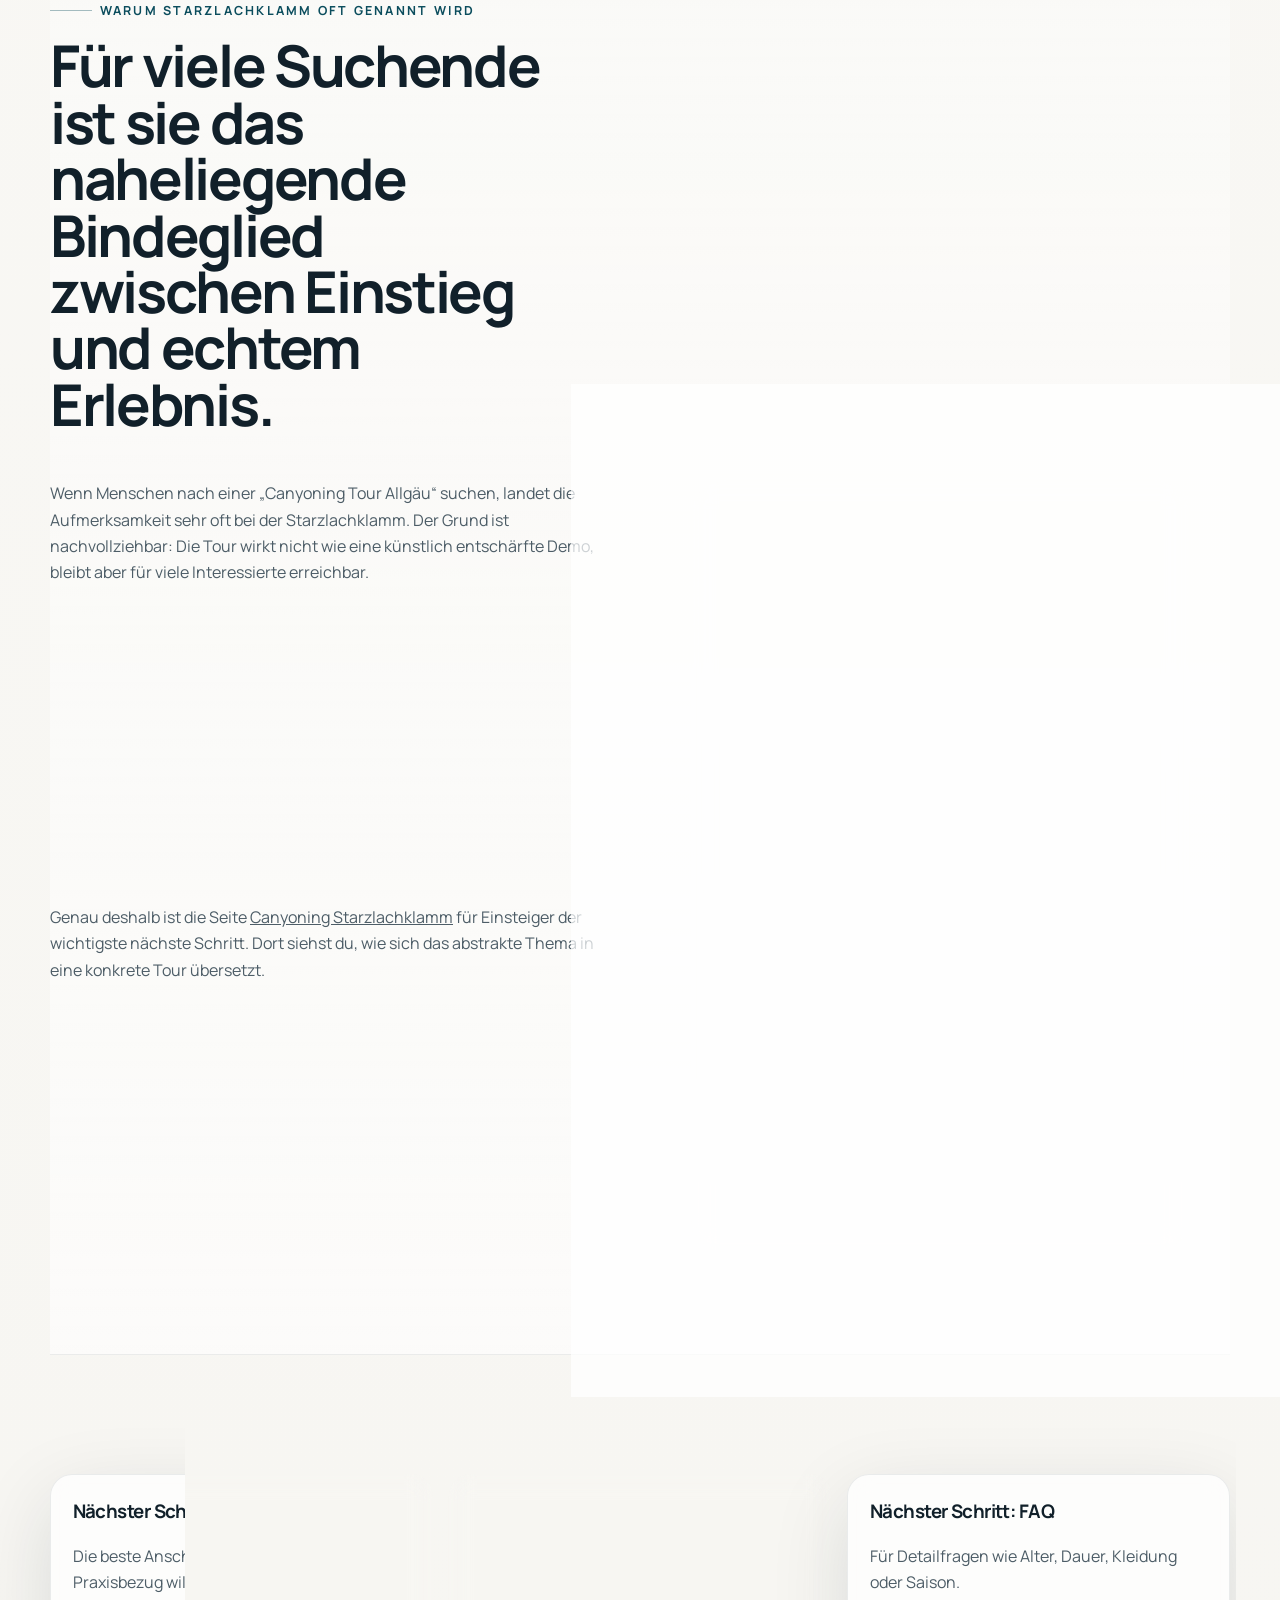
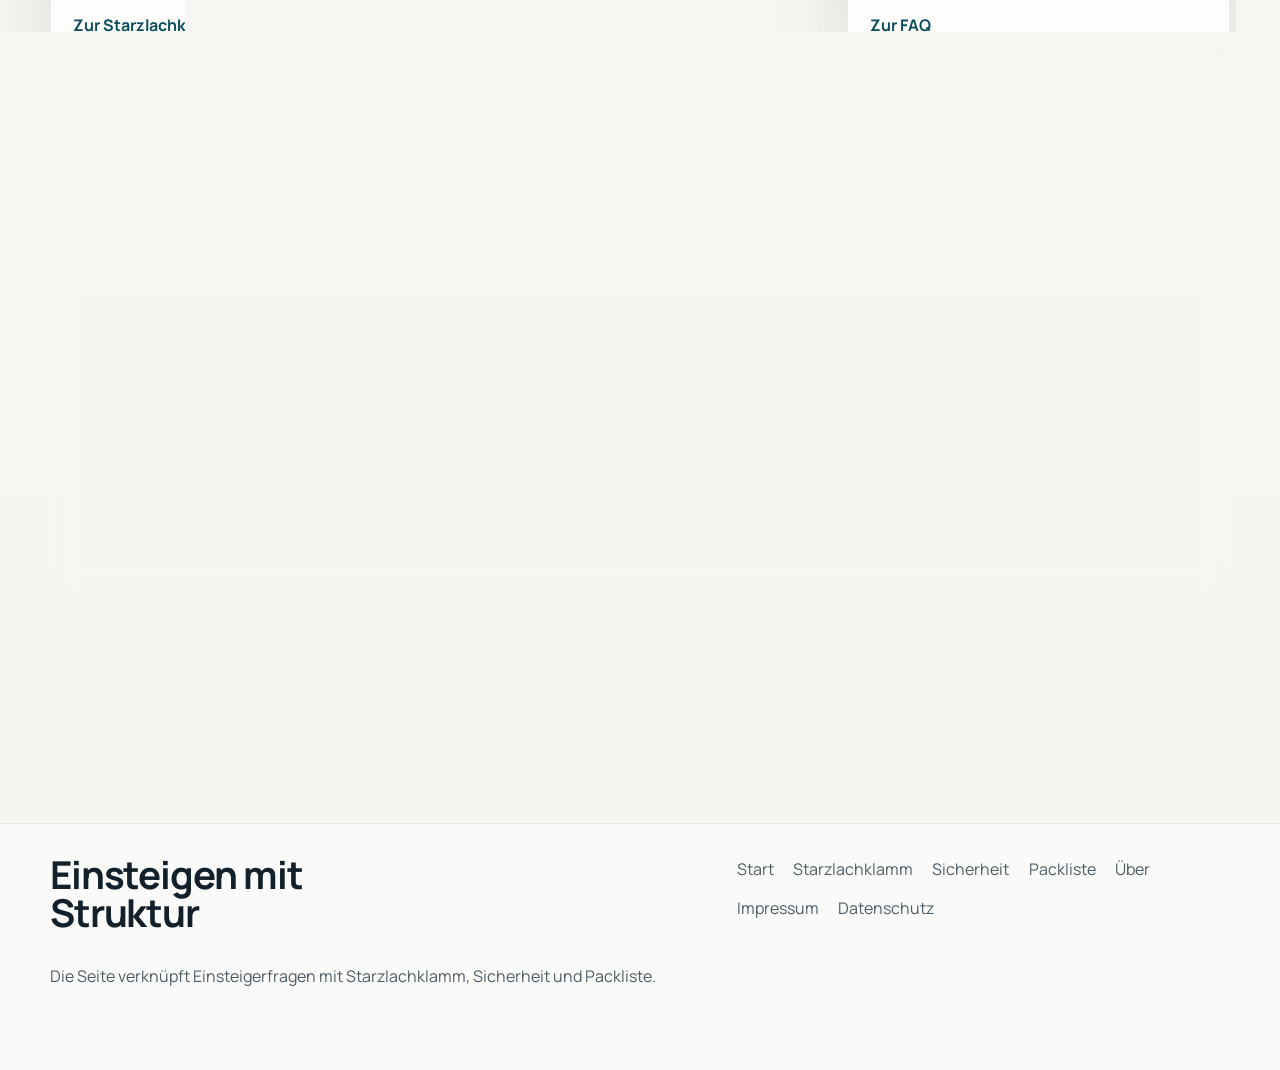
==== commit 79798c05: "analytics" ====
--- a/canyoning-allgaeu-anfaenger/index.html
+++ b/canyoning-allgaeu-anfaenger/index.html
@@ -217,6 +217,7 @@
       ]
     };
   </script>
+  <script src="../assets/js/analytics-config.js" defer></script>
   <script src="../assets/js/site.js" defer></script>
 </body>
 </html>
--- a/assets/css/site.css
+++ b/assets/css/site.css
@@ -64,6 +64,8 @@
 
 html {
   scroll-behavior: smooth;
+  overflow-x: hidden;
+  overflow-x: clip;
 }
 
 body {
@@ -76,6 +78,8 @@
     linear-gradient(180deg, #fbfaf7, var(--bg));
   min-height: 100vh;
   line-height: 1.65;
+  overflow-x: hidden;
+  overflow-x: clip;
   transition: background-position var(--duration-enter) var(--ease-premium);
 }
 
@@ -196,28 +200,16 @@
   position: relative;
 }
 
-.brand__mark::before,
-.brand__mark::after {
+.brand__mark::before {
   content: "";
   position: absolute;
-  background: rgba(255, 255, 255, 0.88);
-  border-radius: 999px;
-}
-
-.brand__mark::before {
-  width: 1rem;
-  height: 0.16rem;
-  left: 0.75rem;
-  top: 1.06rem;
-  transform: rotate(-35deg);
+  inset: 0.34rem;
+  background: url("../../media/icon.png") center / contain no-repeat;
+  filter: drop-shadow(0 1px 1px rgba(6, 47, 57, 0.18));
 }
 
 .brand__mark::after {
-  width: 0.82rem;
-  height: 0.16rem;
-  left: 0.95rem;
-  top: 1.34rem;
-  transform: rotate(38deg);
+  content: none;
 }
 
 .brand__text {
@@ -339,19 +331,21 @@
   display: none;
   width: 3rem;
   height: 3rem;
+  padding: 0;
   border: 0;
   background: rgba(255, 255, 255, 0.56);
   border-radius: 1rem;
   box-shadow: var(--shadow-card);
   color: var(--ink);
+  line-height: 0;
 }
 
 .nav-toggle__bar {
   display: block;
-  width: 1.2rem;
+  width: 1.15rem;
   height: 0.12rem;
   background: currentColor;
-  margin: 0.14rem auto;
+  margin: 0;
   border-radius: 999px;
   transition: transform var(--transition), opacity var(--transition);
 }
@@ -1307,23 +1301,24 @@
 .overlay-cta {
   position: fixed;
   right: 1rem;
-  bottom: 1rem;
+  bottom: calc(env(safe-area-inset-bottom, 0px) + 1rem);
   z-index: 95;
   display: flex;
+  visibility: visible;
   align-items: center;
-  gap: 0.85rem;
+  gap: 0.92rem;
   max-width: min(21rem, calc(100vw - 2rem));
-  padding: 0.72rem 0.78rem 0.72rem 1rem;
+  padding: 0.78rem 0.82rem 0.78rem 1.3rem;
   border-radius: 999px;
   background: rgba(6, 47, 57, 0.92);
   color: #fff;
   text-decoration: none;
   box-shadow: 0 24px 50px rgba(6, 47, 57, 0.32);
-  transform: translateY(1rem) scale(0.94);
-  opacity: 0;
-  pointer-events: none;
-  filter: saturate(0.96);
-  transition: opacity var(--duration-micro) var(--ease-premium), transform 420ms var(--ease-soft-spring), filter var(--duration-micro) var(--ease-premium), box-shadow var(--duration-micro) var(--ease-premium);
+  transform: translateY(0) scale(1);
+  opacity: 1;
+  pointer-events: auto;
+  filter: saturate(1);
+  transition: transform 420ms var(--ease-soft-spring), filter var(--duration-micro) var(--ease-premium), box-shadow var(--duration-micro) var(--ease-premium);
 }
 
 .overlay-cta::after {
@@ -1367,6 +1362,7 @@
   display: grid;
   gap: 0.16rem;
   min-width: 0;
+  padding-left: 0.08rem;
 }
 
 .overlay-cta__label strong {
@@ -1499,8 +1495,11 @@
 
 @media (max-width: 55rem) {
   .nav-toggle {
-    display: inline-grid;
-    place-items: center;
+    display: inline-flex;
+    flex-direction: column;
+    justify-content: center;
+    align-items: center;
+    gap: 0.14rem;
   }
 
   .nav-panel {
@@ -1566,12 +1565,12 @@
   .overlay-cta {
     left: auto;
     right: 0.8rem;
-    bottom: 0.8rem;
+    bottom: calc(env(safe-area-inset-bottom, 0px) + 4.5rem);
     width: auto;
     max-width: min(15rem, calc(100vw - 1.6rem));
     border-radius: 999px;
-    padding: 0.68rem 0.72rem 0.68rem 0.88rem;
-    gap: 0.62rem;
+    padding: 0.72rem 0.74rem 0.72rem 1.08rem;
+    gap: 0.72rem;
     box-shadow: 0 22px 52px rgba(6, 47, 57, 0.4);
   }
 
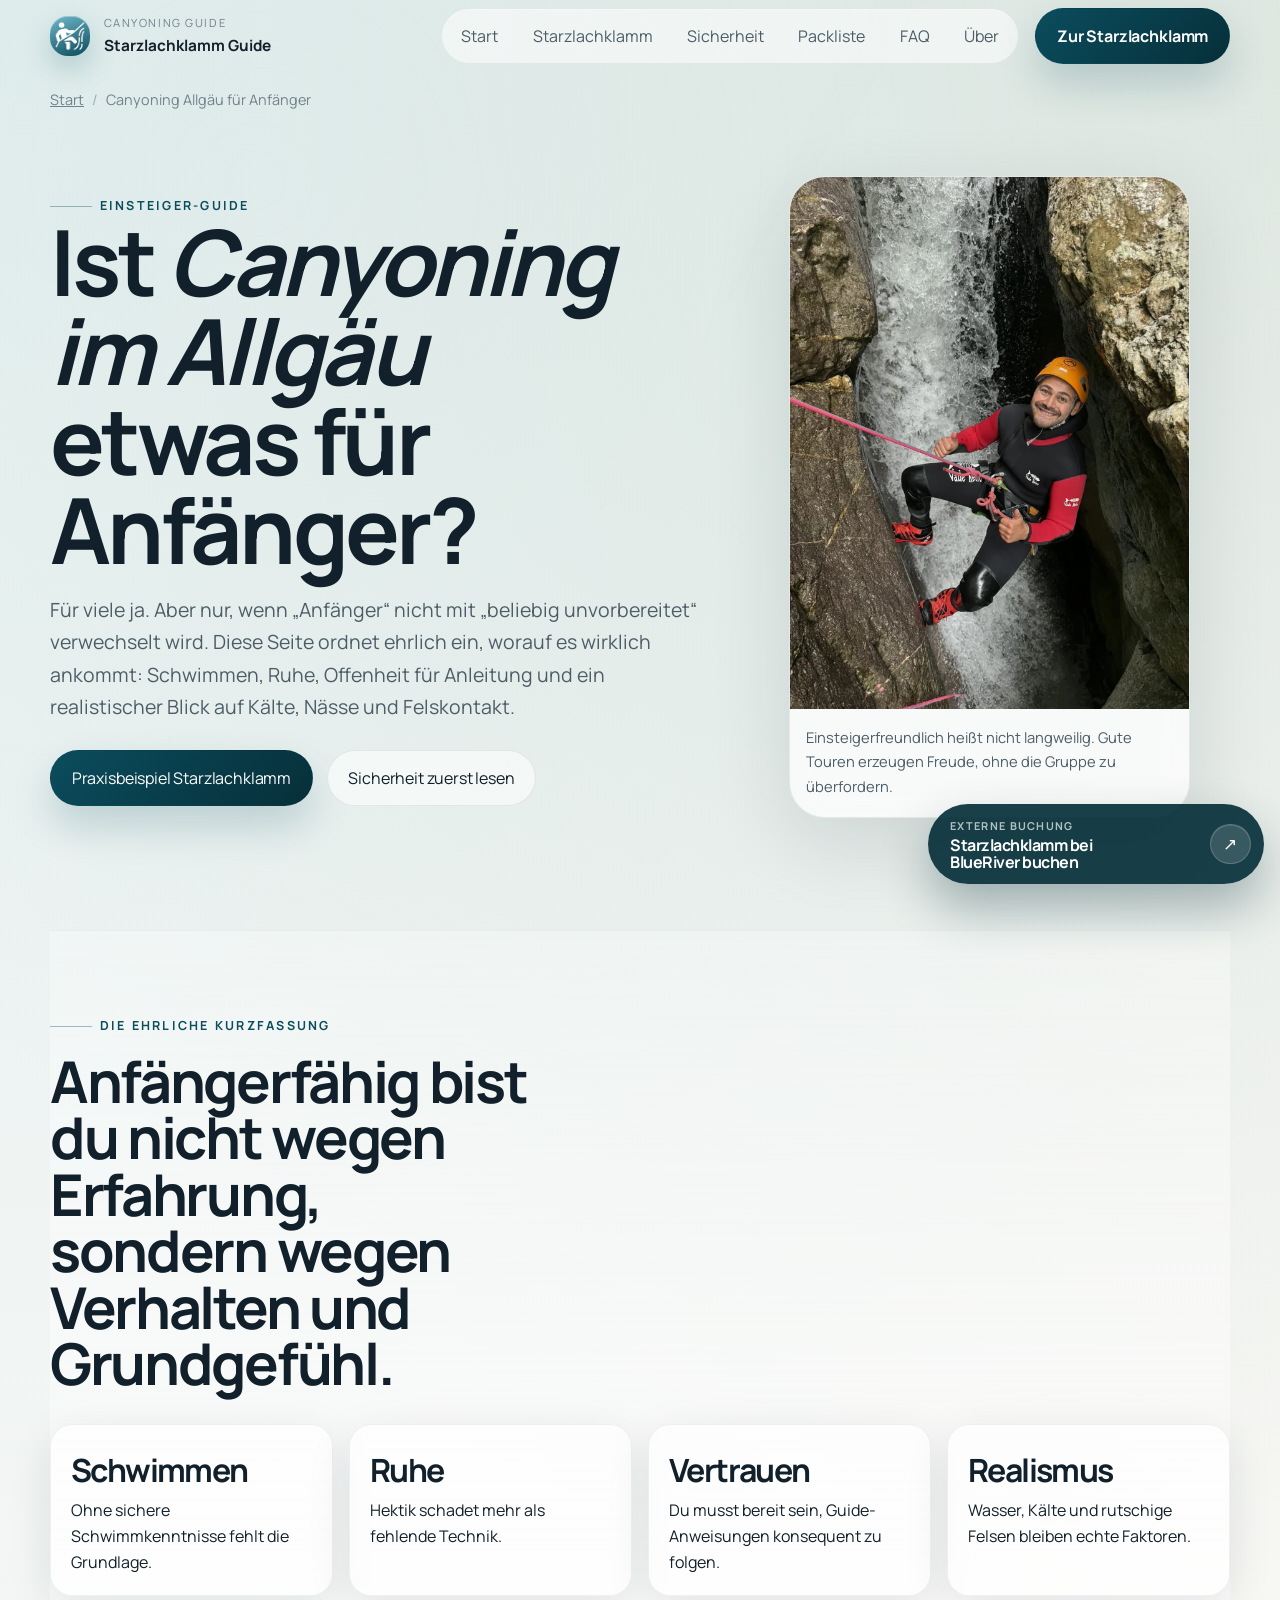
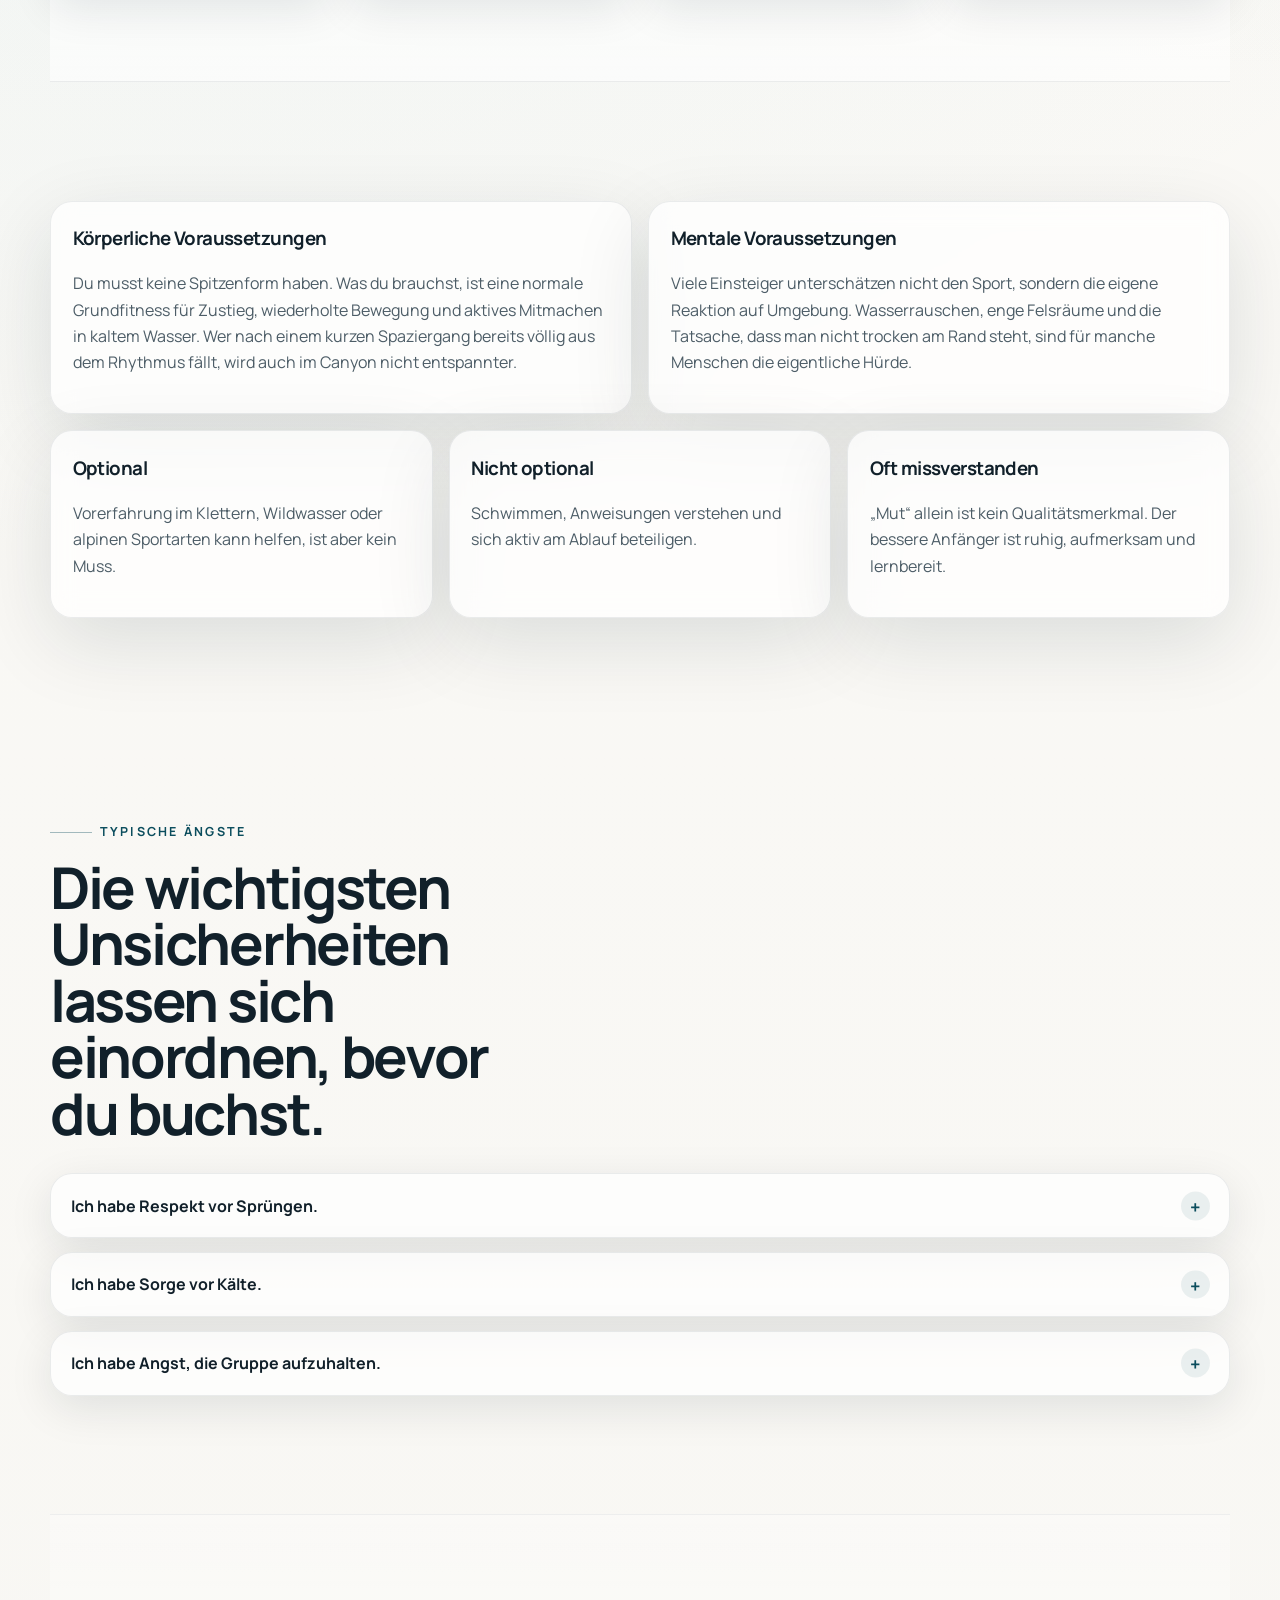
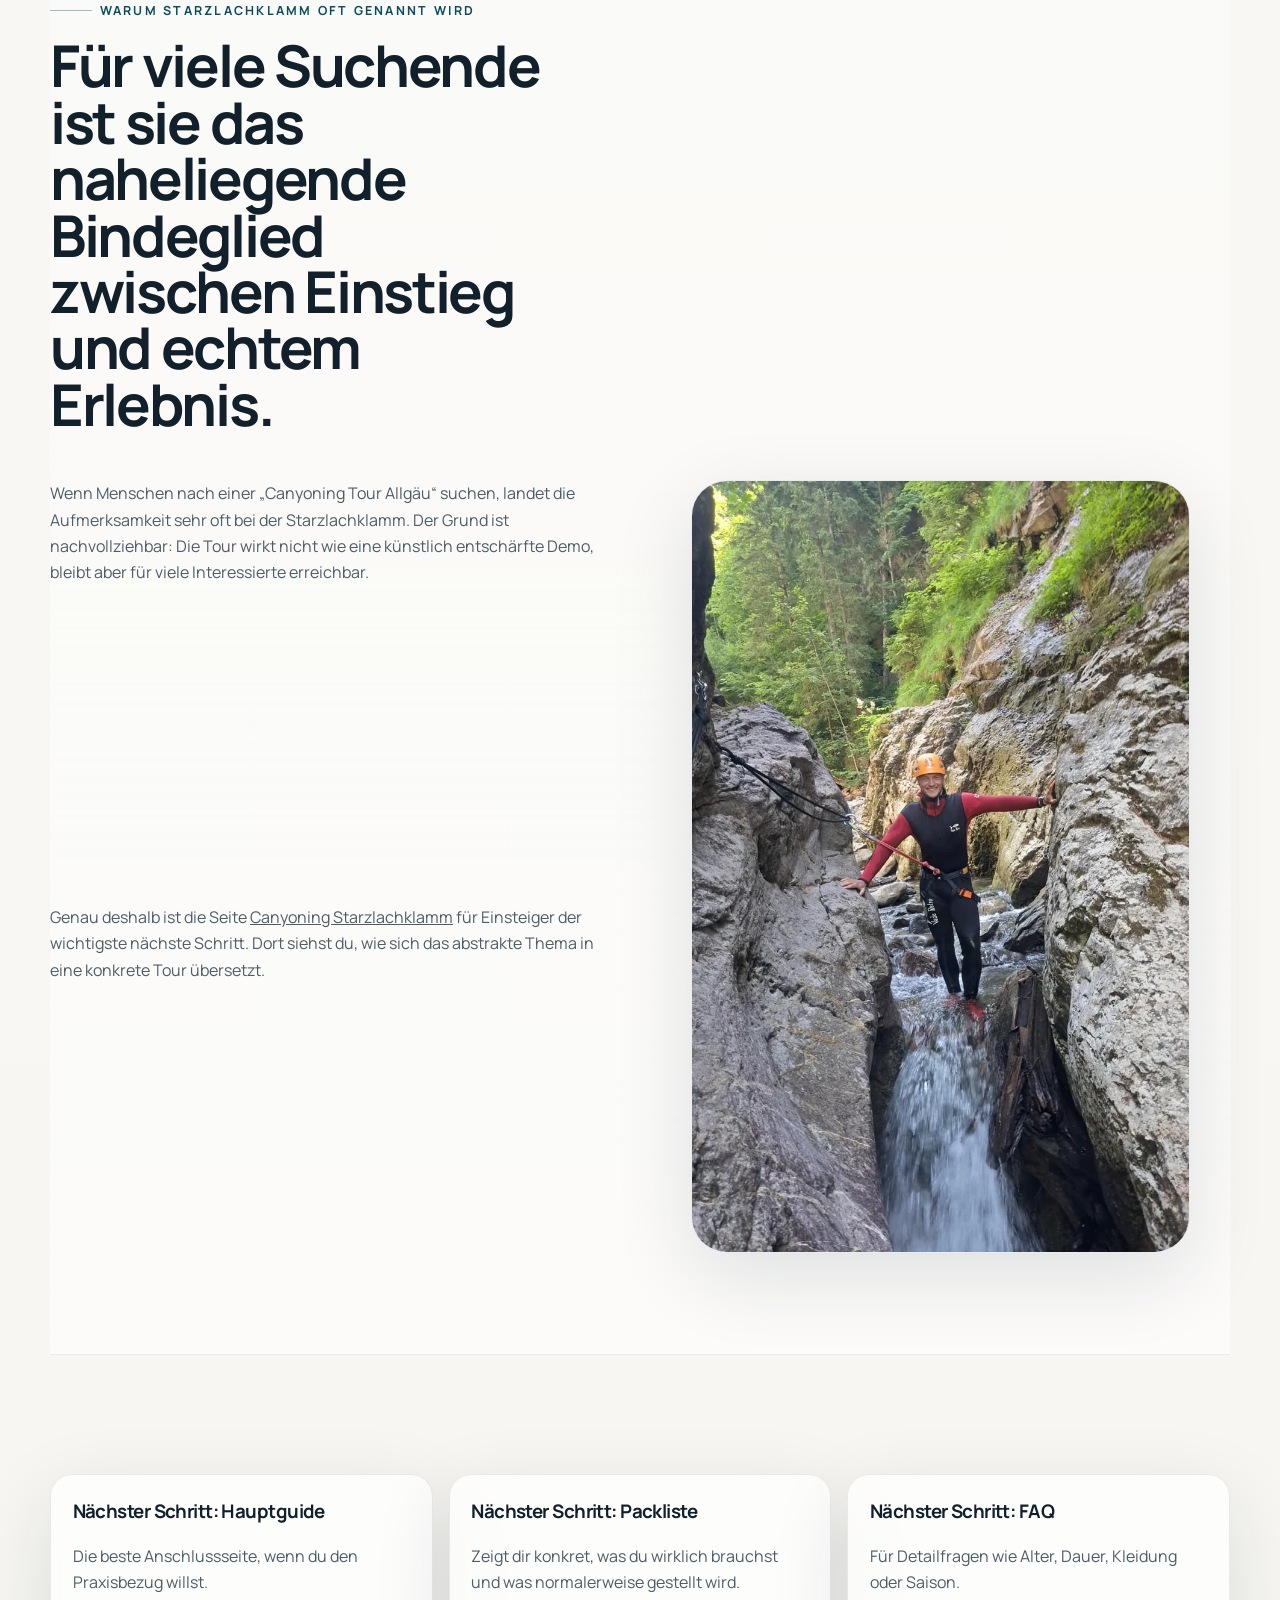
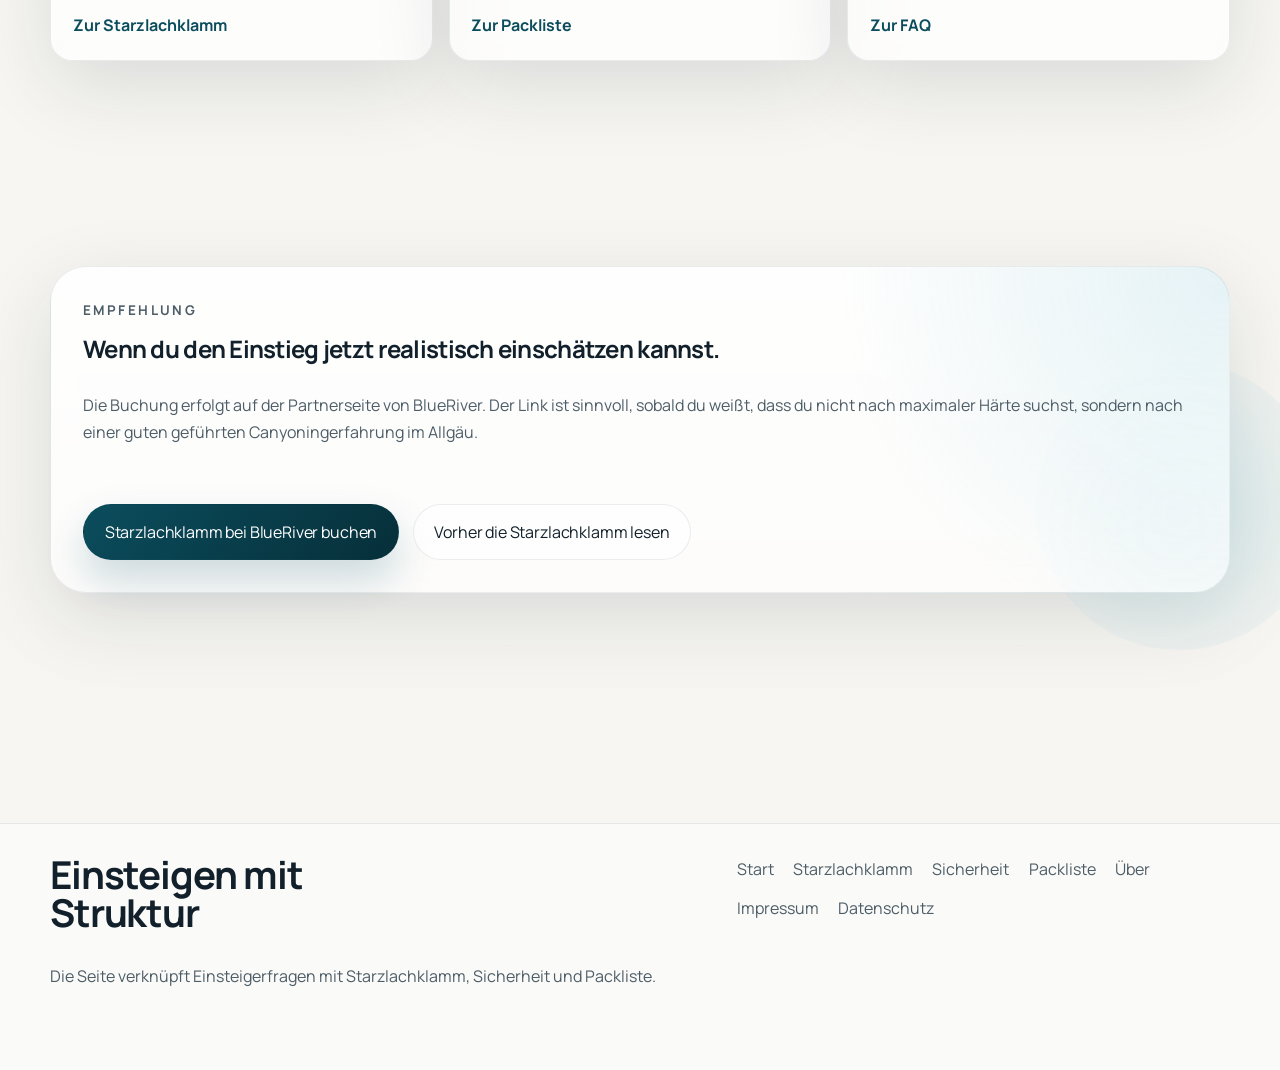
==== commit 5e9fe32f: "author image" ====
--- a/canyoning-allgaeu-anfaenger/index.html
+++ b/canyoning-allgaeu-anfaenger/index.html
@@ -170,7 +170,7 @@
       <div class="section__inner">
         <div class="card-grid">
           <article class="info-card span-4"><h3>Nächster Schritt: Hauptguide</h3><p>Die beste Anschlussseite, wenn du den Praxisbezug willst.</p><a href="../canyoning-starzlachklamm/">Zur Starzlachklamm</a></article>
-          <article class="info-card span-4"><h3>Nächster Schritt: Packliste</h3><p>Hilft, das Thema greifbar zu machen und Unsicherheit zu reduzieren.</p><a href="../canyoning-packliste/">Zur Packliste</a></article>
+          <article class="info-card span-4"><h3>Nächster Schritt: Packliste</h3><p>Zeigt dir konkret, was du wirklich brauchst und was normalerweise gestellt wird.</p><a href="../canyoning-packliste/">Zur Packliste</a></article>
           <article class="info-card span-4"><h3>Nächster Schritt: FAQ</h3><p>Für Detailfragen wie Alter, Dauer, Kleidung oder Saison.</p><a href="../starzlachklamm-faq/">Zur FAQ</a></article>
         </div>
       </div>
--- a/assets/css/site.css
+++ b/assets/css/site.css
@@ -529,6 +529,8 @@
 .video-card,
 .recommendation,
 .author-box,
+.author-identity-card,
+.author-proof-card,
 .quote-card,
 .legal-card,
 .info-card,
@@ -967,6 +969,12 @@
   gap: 1rem;
 }
 
+.author-aside {
+  display: grid;
+  gap: 1rem;
+  align-content: start;
+}
+
 .author-box__badge {
   display: inline-flex;
   align-items: center;
@@ -977,6 +985,124 @@
   color: var(--petrol);
   font-size: 0.88rem;
   font-weight: 700;
+}
+
+.author-inline-head {
+  display: grid;
+  grid-template-columns: minmax(6.4rem, 8.2rem) minmax(0, 1fr);
+  gap: 1rem;
+  align-items: center;
+  margin: 0.95rem 0 1rem;
+}
+
+.author-inline-copy h2 {
+  margin: 0;
+}
+
+.author-inline-copy p {
+  margin: 0.35rem 0 0;
+}
+
+.author-identity-card {
+  display: grid;
+  grid-template-columns: minmax(5.5rem, 6.5rem) minmax(0, 1fr);
+  gap: 1rem;
+  padding: 1rem;
+  align-items: center;
+  overflow: hidden;
+}
+
+.author-portrait-wrap {
+  position: relative;
+  aspect-ratio: 1;
+  border-radius: 1.6rem;
+  overflow: hidden;
+  background:
+    radial-gradient(circle at top left, rgba(116, 191, 210, 0.32), transparent 58%),
+    linear-gradient(180deg, rgba(11, 77, 93, 0.12), rgba(11, 77, 93, 0.02));
+  box-shadow:
+    inset 0 1px 0 rgba(255, 255, 255, 0.28),
+    0 16px 34px rgba(10, 32, 44, 0.14);
+}
+
+.author-portrait-wrap--inline {
+  width: min(100%, 8.2rem);
+}
+
+.author-portrait {
+  width: 100%;
+  height: 100%;
+  object-fit: cover;
+  object-position: center 22%;
+}
+
+.author-identity-copy,
+.author-proof-card__body {
+  min-width: 0;
+}
+
+.author-kicker {
+  display: inline-flex;
+  align-items: center;
+  gap: 0.45rem;
+  margin-bottom: 0.45rem;
+  color: var(--ink-muted);
+  font-size: 0.72rem;
+  font-weight: 800;
+  letter-spacing: 0.12em;
+  text-transform: uppercase;
+}
+
+.author-kicker::before {
+  content: "";
+  width: 0.7rem;
+  height: 1px;
+  background: rgba(11, 77, 93, 0.26);
+}
+
+.author-identity-copy h3,
+.author-proof-card h3 {
+  margin: 0;
+  font-size: clamp(1.05rem, 2vw, 1.35rem);
+  letter-spacing: -0.03em;
+}
+
+.author-identity-copy p,
+.author-proof-card p {
+  margin: 0.4rem 0 0;
+  color: var(--ink-soft);
+}
+
+.author-proof-card {
+  display: grid;
+  gap: 1rem;
+  padding: 1rem;
+}
+
+.author-proof-card__seal {
+  display: grid;
+  place-items: center;
+  padding: 0.95rem;
+  border-radius: calc(var(--radius-md) + 2px);
+  background:
+    radial-gradient(circle at top left, rgba(116, 191, 210, 0.16), transparent 54%),
+    rgba(255, 255, 255, 0.84);
+  border: 1px solid rgba(11, 29, 39, 0.06);
+  box-shadow: inset 0 1px 0 rgba(255, 255, 255, 0.3);
+}
+
+.author-proof-card__seal img {
+  width: min(100%, 12rem);
+  height: auto;
+  object-fit: contain;
+}
+
+.definition-grid--compact {
+  gap: 0.85rem;
+}
+
+.definition-grid--compact dl {
+  padding: 0.95rem 1rem;
 }
 
 .definition-grid {
@@ -1460,6 +1586,15 @@
   .definition-grid {
     grid-template-columns: repeat(2, minmax(0, 1fr));
   }
+
+  .author-box__grid--trust {
+    grid-template-columns: minmax(0, 1.04fr) minmax(18rem, 0.96fr);
+    align-items: start;
+  }
+
+  .definition-grid--compact {
+    grid-template-columns: repeat(2, minmax(0, 1fr));
+  }
 }
 
 @media (min-width: 64rem) {
@@ -1490,6 +1625,14 @@
 
   .hero h1 {
     max-width: 12ch;
+  }
+
+  .author-identity-card {
+    grid-template-columns: 5.25rem minmax(0, 1fr);
+  }
+
+  .author-inline-head {
+    grid-template-columns: 6.1rem minmax(0, 1fr);
   }
 }
 
@@ -1542,6 +1685,25 @@
   .header-cta {
     width: 100%;
   }
+
+  .author-identity-card {
+    gap: 0.85rem;
+    padding: 0.9rem;
+  }
+
+  .author-proof-card {
+    padding: 0.9rem;
+  }
+
+  .author-inline-head {
+    gap: 0.85rem;
+    margin-bottom: 0.9rem;
+  }
+
+  .author-portrait-wrap--inline {
+    width: min(100%, 6.1rem);
+    border-radius: 1.35rem;
+  }
 }
 
 @media (max-width: 47.99rem) {
